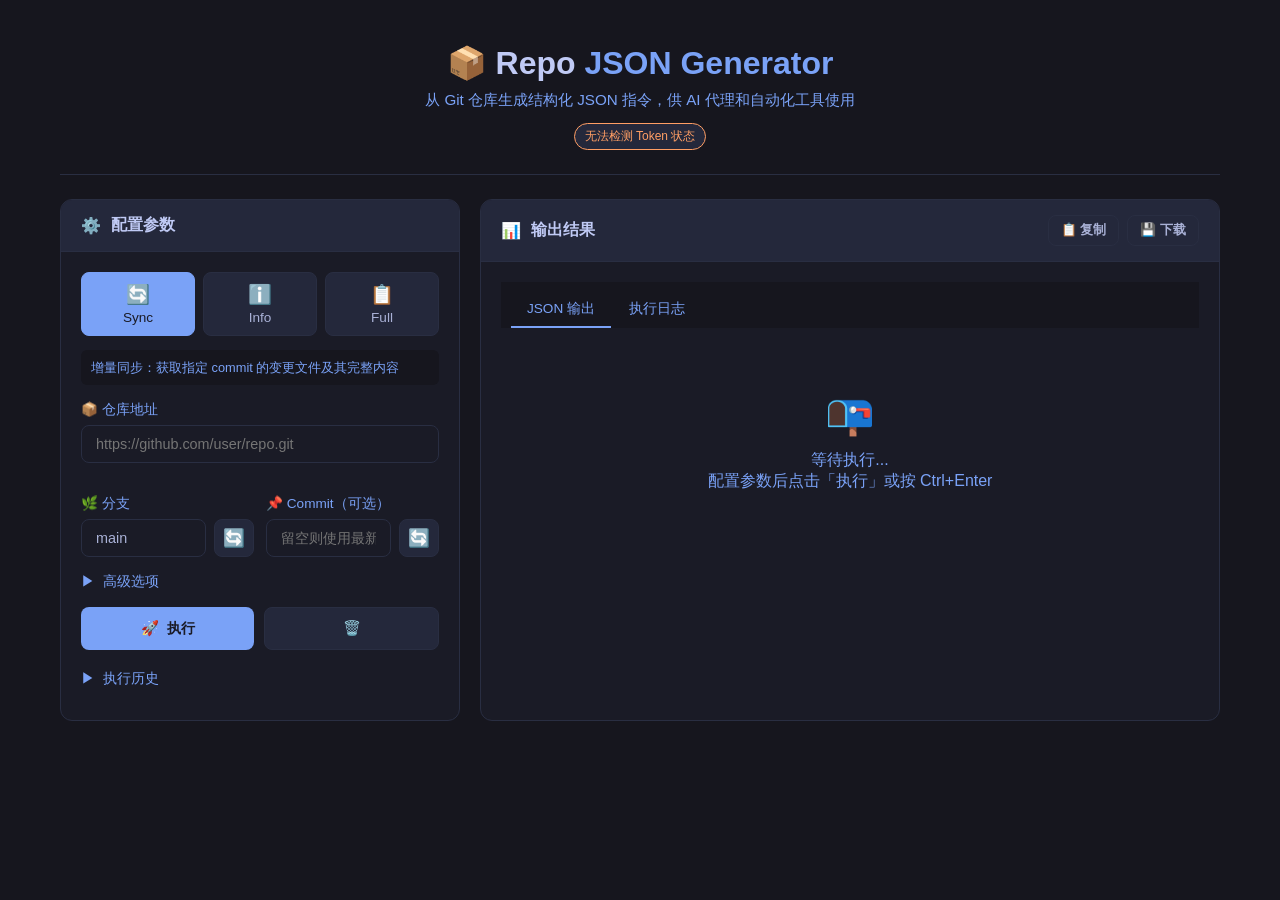
==== web-ui/index.html @ 885c837b "新增 UI 操作界面" ====
<!DOCTYPE html>
<html lang="zh-CN">
<head>
    <meta charset="UTF-8">
    <meta name="viewport" content="width=device-width, initial-scale=1.0">
    <title>Repo JSON Generator - Web UI</title>
    <style>
        :root {
            --bg-primary: #1a1b26;
            --bg-secondary: #16161e;
            --bg-tertiary: #24283b;
            --bg-input: #1a1b26;
            --text-primary: #a9b1d6;
            --text-secondary: #7aa2f7;
            --text-heading: #c0caf5;
            --accent-blue: #7aa2f7;
            --accent-green: #9ece6a;
            --accent-red: #f7768e;
            --accent-orange: #ff9e64;
            --accent-purple: #bb9af7;
            --border-color: #292e42;
        }

        * { margin: 0; padding: 0; box-sizing: border-box; }

        body {
            font-family: 'Segoe UI', 'PingFang SC', 'Microsoft YaHei', sans-serif;
            background: var(--bg-secondary);
            color: var(--text-primary);
            min-height: 100vh;
        }

        .container { max-width: 1200px; margin: 0 auto; padding: 20px; }

        header {
            text-align: center;
            padding: 24px 0;
            border-bottom: 1px solid var(--border-color);
            margin-bottom: 24px;
        }

        header h1 { font-size: 2rem; color: var(--text-heading); margin-bottom: 8px; }
        header h1 span { color: var(--accent-blue); }
        header p { color: var(--text-secondary); font-size: 0.95rem; }

        .header-meta {
            display: flex;
            justify-content: center;
            gap: 12px;
            margin-top: 12px;
            flex-wrap: wrap;
        }

        .badge {
            font-size: 0.75rem;
            padding: 4px 10px;
            border-radius: 999px;
            border: 1px solid var(--border-color);
            background: var(--bg-tertiary);
        }

        .badge.ok { border-color: var(--accent-green); color: var(--accent-green); }
        .badge.warn { border-color: var(--accent-orange); color: var(--accent-orange); }

        .main-grid {
            display: grid;
            grid-template-columns: 400px 1fr;
            gap: 20px;
        }

        .panel {
            background: var(--bg-primary);
            border-radius: 12px;
            border: 1px solid var(--border-color);
            overflow: hidden;
        }

        .panel-header {
            padding: 15px 20px;
            background: var(--bg-tertiary);
            border-bottom: 1px solid var(--border-color);
            display: flex;
            align-items: center;
            gap: 10px;
        }

        .panel-header h2 { font-size: 1rem; color: var(--text-heading); }
        .panel-body { padding: 20px; }

        .form-group { margin-bottom: 16px; }
        .form-group label {
            display: block;
            margin-bottom: 6px;
            color: var(--text-secondary);
            font-size: 0.85rem;
            font-weight: 500;
        }

        .form-group input,
        .form-group select {
            width: 100%;
            padding: 10px 14px;
            background: var(--bg-input);
            border: 1px solid var(--border-color);
            border-radius: 8px;
            color: var(--text-primary);
            font-size: 0.9rem;
            transition: border-color 0.2s, box-shadow 0.2s;
        }

        .form-group input:focus,
        .form-group select:focus {
            outline: none;
            border-color: var(--accent-blue);
            box-shadow: 0 0 0 3px rgba(122, 162, 247, 0.15);
        }

        .form-group input.invalid { border-color: var(--accent-red); }
        .field-hint { font-size: 0.75rem; color: var(--accent-red); margin-top: 4px; min-height: 1em; }

        .form-row { display: grid; grid-template-columns: 1fr 1fr; gap: 12px; }

        .input-with-button { display: flex; gap: 8px; align-items: center; }
        .input-with-button input { flex: 1; }

        .btn-load {
            flex: none;
            width: 40px;
            height: 38px;
            background: var(--bg-tertiary);
            border: 1px solid var(--border-color);
            border-radius: 8px;
            color: var(--text-primary);
            font-size: 1.1rem;
            cursor: pointer;
            transition: all 0.2s;
            display: flex;
            align-items: center;
            justify-content: center;
        }

        .btn-load:hover { border-color: var(--accent-blue); background: rgba(122, 162, 247, 0.1); }
        .btn-load:disabled { opacity: 0.5; cursor: not-allowed; }
        .btn-load.loading { animation: spin 1s linear infinite; }

        .command-selector {
            display: flex;
            gap: 8px;
            margin-bottom: 10px;
            overflow-x: auto;
            padding-bottom: 4px;
        }

        .command-btn {
            flex: 1;
            min-width: 90px;
            padding: 10px 12px;
            background: var(--bg-tertiary);
            border: 1px solid var(--border-color);
            border-radius: 8px;
            color: var(--text-primary);
            cursor: pointer;
            font-size: 0.85rem;
            font-weight: 500;
            transition: all 0.2s;
            text-align: center;
        }

        .command-btn:hover { border-color: var(--accent-blue); background: rgba(122, 162, 247, 0.1); }
        .command-btn.active { border-color: var(--accent-blue); background: var(--accent-blue); color: #1a1b26; }
        .command-btn .cmd-icon { display: block; font-size: 1.2rem; margin-bottom: 4px; }

        .command-desc {
            font-size: 0.8rem;
            color: var(--text-secondary);
            margin-bottom: 16px;
            line-height: 1.5;
            padding: 8px 10px;
            background: var(--bg-secondary);
            border-radius: 6px;
        }

        .options-toggle {
            display: flex;
            align-items: center;
            gap: 8px;
            cursor: pointer;
            color: var(--text-secondary);
            font-size: 0.85rem;
            margin-bottom: 12px;
            user-select: none;
        }

        .options-toggle:hover { color: var(--text-heading); }
        .options-toggle .arrow { transition: transform 0.2s; }
        .options-toggle.open .arrow { transform: rotate(90deg); }

        .options-panel {
            display: none;
            padding: 12px;
            background: var(--bg-secondary);
            border-radius: 8px;
            margin-bottom: 16px;
        }

        .options-panel.show { display: block; }

        .action-buttons { display: flex; gap: 10px; margin-top: 16px; }

        .btn {
            flex: 1;
            padding: 12px 20px;
            border: none;
            border-radius: 8px;
            font-size: 0.9rem;
            font-weight: 600;
            cursor: pointer;
            transition: all 0.2s;
            display: flex;
            align-items: center;
            justify-content: center;
            gap: 8px;
        }

        .btn-primary { background: var(--accent-blue); color: #1a1b26; }
        .btn-primary:hover { background: #89aef7; transform: translateY(-1px); }
        .btn-primary:disabled { opacity: 0.6; cursor: not-allowed; transform: none; }

        .btn-secondary {
            background: var(--bg-tertiary);
            color: var(--text-primary);
            border: 1px solid var(--border-color);
        }

        .btn-secondary:hover { border-color: var(--accent-blue); }
        .btn-sm { flex: none; padding: 6px 12px; font-size: 0.8rem; }

        .output-tabs {
            display: flex;
            gap: 2px;
            background: var(--bg-secondary);
            padding: 10px 10px 0;
        }

        .tab-btn {
            padding: 8px 16px;
            background: transparent;
            border: none;
            border-bottom: 2px solid transparent;
            color: var(--text-secondary);
            cursor: pointer;
            font-size: 0.85rem;
        }

        .tab-btn:hover { color: var(--text-heading); }
        .tab-btn.active { color: var(--accent-blue); border-bottom-color: var(--accent-blue); }

        .tab-content { display: none; padding: 15px; }
        .tab-content.active { display: block; }

        .summary-card {
            display: none;
            background: var(--bg-secondary);
            border: 1px solid var(--border-color);
            border-radius: 8px;
            padding: 14px;
            margin-bottom: 12px;
            font-size: 0.85rem;
        }

        .summary-card.show { display: block; }
        .summary-card.error { border-color: var(--accent-red); }
        .summary-card h3 { color: var(--text-heading); font-size: 0.9rem; margin-bottom: 8px; }
        .summary-grid { display: grid; grid-template-columns: repeat(auto-fit, minmax(140px, 1fr)); gap: 8px; }
        .summary-item span { display: block; color: var(--text-secondary); font-size: 0.75rem; }
        .summary-item strong { color: var(--text-heading); }

        .json-toolbar {
            display: flex;
            gap: 8px;
            margin-bottom: 8px;
            flex-wrap: wrap;
        }

        .json-view {
            min-height: 360px;
            max-height: 520px;
            overflow: auto;
            background: var(--bg-secondary);
            border: 1px solid var(--border-color);
            border-radius: 8px;
            padding: 14px;
            font-family: 'JetBrains Mono', 'Fira Code', 'Consolas', monospace;
            font-size: 0.82rem;
            line-height: 1.6;
            white-space: pre-wrap;
            word-break: break-all;
        }

        .output-area {
            width: 100%;
            min-height: 360px;
            background: var(--bg-secondary);
            border: 1px solid var(--border-color);
            border-radius: 8px;
            padding: 14px;
            color: var(--text-primary);
            font-family: 'JetBrains Mono', 'Fira Code', 'Consolas', monospace;
            font-size: 0.82rem;
            line-height: 1.6;
            resize: vertical;
        }

        .json-key { color: var(--accent-blue); }
        .json-string { color: var(--accent-green); }
        .json-number { color: var(--accent-orange); }
        .json-boolean { color: var(--accent-purple); }
        .json-null { color: var(--accent-red); }

        .status-bar {
            display: none;
            align-items: center;
            gap: 10px;
            padding: 10px 15px;
            background: var(--bg-secondary);
            border-radius: 8px;
            margin-bottom: 12px;
            font-size: 0.85rem;
        }

        .status-dot { width: 10px; height: 10px; border-radius: 50%; }
        .status-dot.success { background: var(--accent-green); }
        .status-dot.error { background: var(--accent-red); }

        .loading-overlay {
            display: none;
            position: fixed;
            inset: 0;
            background: rgba(22, 22, 30, 0.85);
            z-index: 1000;
            justify-content: center;
            align-items: center;
        }

        .loading-overlay.show { display: flex; }

        .spinner {
            width: 48px;
            height: 48px;
            border: 4px solid var(--border-color);
            border-top-color: var(--accent-blue);
            border-radius: 50%;
            animation: spin 1s linear infinite;
            margin: 0 auto 12px;
        }

        @keyframes spin { to { transform: rotate(360deg); } }

        .toast {
            position: fixed;
            bottom: 30px;
            right: 30px;
            padding: 12px 20px;
            background: var(--bg-tertiary);
            border: 1px solid var(--border-color);
            border-radius: 8px;
            transform: translateY(100px);
            opacity: 0;
            transition: all 0.3s ease;
            z-index: 1001;
        }

        .toast.show { transform: translateY(0); opacity: 1; }
        .toast.success { border-left: 4px solid var(--accent-green); }
        .toast.error { border-left: 4px solid var(--accent-red); }

        .empty-state {
            text-align: center;
            padding: 48px 20px;
            color: var(--text-secondary);
        }

        .empty-state .icon { font-size: 2.5rem; margin-bottom: 12px; }

        .history-list { max-height: 220px; overflow-y: auto; }

        .history-item {
            padding: 10px;
            background: var(--bg-secondary);
            border-radius: 6px;
            margin-bottom: 8px;
            cursor: pointer;
            transition: background 0.2s;
        }

        .history-item:hover { background: var(--bg-tertiary); }
        .history-item .time { font-size: 0.75rem; color: var(--text-secondary); }
        .history-item .cmd { font-size: 0.85rem; color: var(--accent-green); }
        .history-item .status.ok { color: var(--accent-green); font-size: 0.75rem; }
        .history-item .status.err { color: var(--accent-red); font-size: 0.75rem; }

        @media (max-width: 900px) {
            .main-grid { grid-template-columns: 1fr; }
            .form-row { grid-template-columns: 1fr; }
        }

        ::-webkit-scrollbar { width: 8px; height: 8px; }
        ::-webkit-scrollbar-track { background: var(--bg-secondary); }
        ::-webkit-scrollbar-thumb { background: var(--border-color); border-radius: 4px; }
    </style>
</head>
<body>
    <div class="container">
        <header>
            <h1>📦 Repo <span>JSON Generator</span></h1>
            <p>从 Git 仓库生成结构化 JSON 指令，供 AI 代理和自动化工具使用</p>
            <div class="header-meta">
                <span class="badge" id="tokenBadge">检测 Token 状态...</span>
            </div>
        </header>

        <div class="main-grid">
            <div class="panel">
                <div class="panel-header">
                    <span>⚙️</span>
                    <h2>配置参数</h2>
                </div>
                <div class="panel-body">
                    <div class="command-selector">
                        <button class="command-btn active" data-command="sync" type="button">
                            <span class="cmd-icon">🔄</span>Sync
                        </button>
                        <button class="command-btn" data-command="info" type="button">
                            <span class="cmd-icon">ℹ️</span>Info
                        </button>
                        <button class="command-btn" data-command="full" type="button">
                            <span class="cmd-icon">📋</span>Full
                        </button>
                    </div>
                    <p class="command-desc" id="commandDesc">增量同步：获取指定 commit 的变更文件及其完整内容</p>

                    <div class="form-group">
                        <label for="repoUrl">📦 仓库地址</label>
                        <input type="url" id="repoUrl" placeholder="https://github.com/user/repo.git" autocomplete="off">
                        <div class="field-hint" id="repoHint"></div>
                    </div>

                    <div class="form-row">
                        <div class="form-group">
                            <label for="branch">🌿 分支</label>
                            <div class="input-with-button">
                                <input type="text" id="branch" list="branchList" placeholder="main" value="main" autocomplete="off">
                                <datalist id="branchList"></datalist>
                                <button class="btn-load" type="button" id="loadBranchBtn" title="加载分支">🔄</button>
                            </div>
                        </div>
                        <div class="form-group">
                            <label for="commit">📌 Commit（可选）</label>
                            <div class="input-with-button">
                                <input type="text" id="commit" list="commitList" placeholder="留空则使用最新 commit" autocomplete="off">
                                <datalist id="commitList"></datalist>
                                <button class="btn-load" type="button" id="loadCommitBtn" title="加载版本列表">🔄</button>
                            </div>
                        </div>
                    </div>

                    <div class="options-toggle" id="optionsToggle">
                        <span class="arrow">▶</span>
                        <span>高级选项</span>
                    </div>
                    <div class="options-panel" id="optionsPanel">
                        <div class="form-group">
                            <label for="fileFilter">✅ 文件过滤</label>
                            <input type="text" id="fileFilter" placeholder='例如: "*.py,*.js"'>
                        </div>
                        <div class="form-group">
                            <label for="excludeFilter">⛔ 排除文件</label>
                            <input type="text" id="excludeFilter" placeholder='例如: "*.md,test/*"'>
                        </div>
                        <div class="form-group" id="maxFilesGroup">
                            <label for="maxFiles">📊 最大文件数（sync / full）</label>
                            <input type="number" id="maxFiles" value="50" min="1" max="500">
                        </div>
                        <div class="form-group">
                            <label for="versionLimit">📌 版本加载数量</label>
                            <input type="number" id="versionLimit" value="30" min="1" max="100">
                        </div>
                    </div>

                    <div class="action-buttons">
                        <button class="btn btn-primary" id="executeBtn" type="button">
                            <span>🚀</span><span>执行</span>
                        </button>
                        <button class="btn btn-secondary" id="clearBtn" type="button" title="清空输出">🗑️</button>
                    </div>

                    <div style="margin-top: 20px;">
                        <div class="options-toggle" id="historyToggle">
                            <span class="arrow">▶</span>
                            <span>执行历史</span>
                        </div>
                        <div class="options-panel" id="historyPanel">
                            <div class="history-list" id="historyList">
                                <p style="text-align:center;color:var(--text-secondary);font-size:0.85rem;">暂无历史记录</p>
                            </div>
                        </div>
                    </div>
                </div>
            </div>

            <div class="panel">
                <div class="panel-header">
                    <span>📊</span>
                    <h2>输出结果</h2>
                    <div style="margin-left:auto;display:flex;gap:8px;">
                        <button class="btn btn-secondary btn-sm" type="button" id="copyBtn" title="复制 JSON">📋 复制</button>
                        <button class="btn btn-secondary btn-sm" type="button" id="downloadBtn" title="下载 JSON">💾 下载</button>
                    </div>
                </div>
                <div class="panel-body">
                    <div class="status-bar" id="statusBar">
                        <div class="status-dot" id="statusDot"></div>
                        <span id="statusText"></span>
                    </div>

                    <div class="output-tabs">
                        <button class="tab-btn active" type="button" data-tab="json">JSON 输出</button>
                        <button class="tab-btn" type="button" data-tab="log">执行日志</button>
                    </div>

                    <div class="tab-content active" id="tab-json">
                        <div class="summary-card" id="summaryCard"></div>
                        <div class="empty-state" id="emptyState">
                            <div class="icon">📭</div>
                            <p>等待执行...<br>配置参数后点击「执行」或按 Ctrl+Enter</p>
                        </div>
                        <div class="json-toolbar" id="jsonToolbar" style="display:none;">
                            <button class="btn btn-secondary btn-sm" type="button" id="expandContentBtn">展开文件内容</button>
                            <button class="btn btn-secondary btn-sm" type="button" id="collapseContentBtn">折叠文件内容</button>
                        </div>
                        <pre class="json-view" id="jsonOutput" style="display:none;"></pre>
                    </div>

                    <div class="tab-content" id="tab-log">
                        <textarea class="output-area" id="logOutput" readonly></textarea>
                    </div>
                </div>
            </div>
        </div>
    </div>

    <div class="loading-overlay" id="loadingOverlay">
        <div style="text-align:center;">
            <div class="spinner"></div>
            <p id="loadingText" style="color:var(--text-heading);">正在执行...</p>
        </div>
    </div>

    <div class="toast" id="toast"></div>

    <script>
        const STORAGE_PREFIX = 'repoJsonGenerator.';
        const COMMAND_DESC = {
            sync: '增量同步：获取指定 commit 的变更文件及其完整内容',
            info: '变更分析：获取 commit 信息、diff 统计及变更详情',
            full: '完整快照：获取指定 commit 下所有文件的完整内容',
        };

        let currentCommand = 'sync';
        let executionHistory = [];
        let lastResult = null;
        let lastResultJson = '';
        let contentExpanded = false;
        let debounceTimers = {};

        const $ = (id) => document.getElementById(id);

        function debounce(key, fn, delay = 500) {
            clearTimeout(debounceTimers[key]);
            debounceTimers[key] = setTimeout(fn, delay);
        }

        function showToast(message, type = 'success') {
            const toast = $('toast');
            toast.textContent = message;
            toast.className = `toast ${type} show`;
            setTimeout(() => toast.classList.remove('show'), 3000);
        }

        function showLoading(show, text = '正在执行...') {
            $('loadingOverlay').classList.toggle('show', show);
            $('loadingText').textContent = text;
            $('executeBtn').disabled = show;
        }

        function showStatus(success, text) {
            $('statusBar').style.display = 'flex';
            $('statusDot').className = `status-dot ${success ? 'success' : 'error'}`;
            $('statusText').textContent = text;
        }

        function isValidRepoUrl(url) {
            try {
                const u = new URL(url);
                return ['http:', 'https:', 'git:'].includes(u.protocol) || url.includes('@');
            } catch {
                return /^git@[\w.-]+:[\w./-]+\.git$/.test(url);
            }
        }

        function saveForm() {
            const form = {
                repo: $('repoUrl').value.trim(),
                branch: $('branch').value.trim(),
                commit: $('commit').value.trim(),
                command: currentCommand,
                filter: $('fileFilter').value.trim(),
                exclude: $('excludeFilter').value.trim(),
                maxFiles: parseInt($('maxFiles').value, 10) || 50,
                versionLimit: parseInt($('versionLimit').value, 10) || 30,
            };
            localStorage.setItem(STORAGE_PREFIX + 'form', JSON.stringify(form));
        }

        function loadForm() {
            try {
                const raw = localStorage.getItem(STORAGE_PREFIX + 'form');
                if (!raw) return;
                const form = JSON.parse(raw);
                if (form.repo) $('repoUrl').value = form.repo;
                if (form.branch) $('branch').value = form.branch;
                if (form.commit) $('commit').value = form.commit;
                if (form.filter) $('fileFilter').value = form.filter;
                if (form.exclude) $('excludeFilter').value = form.exclude;
                if (form.maxFiles) $('maxFiles').value = form.maxFiles;
                if (form.versionLimit) $('versionLimit').value = form.versionLimit;
                if (form.command) selectCommand(form.command, false);
            } catch (_) {}
        }

        function saveHistory() {
            localStorage.setItem(STORAGE_PREFIX + 'history', JSON.stringify(executionHistory));
        }

        function loadHistoryFromStorage() {
            try {
                const raw = localStorage.getItem(STORAGE_PREFIX + 'history');
                if (raw) executionHistory = JSON.parse(raw);
            } catch (_) {
                executionHistory = [];
            }
            renderHistory();
        }

        function saveLastSummary(item) {
            try {
                const payload = JSON.stringify(item);
                if (payload.length > 1024 * 1024) return;
                localStorage.setItem(STORAGE_PREFIX + 'lastSummary', payload);
            } catch (_) {}
        }

        function loadLastSummary() {
            try {
                const raw = localStorage.getItem(STORAGE_PREFIX + 'lastSummary');
                if (!raw) return;
                const item = JSON.parse(raw);
                if (item.summaryHtml) {
                    $('summaryCard').innerHTML = item.summaryHtml;
                    $('summaryCard').classList.add('show');
                    $('emptyState').style.display = 'none';
                }
            } catch (_) {}
        }

        function selectCommand(command, save = true) {
            currentCommand = command;
            document.querySelectorAll('.command-btn').forEach((btn) => {
                btn.classList.toggle('active', btn.dataset.command === command);
            });
            $('commandDesc').textContent = COMMAND_DESC[command] || '';
            $('maxFilesGroup').style.display = command === 'info' ? 'none' : 'block';
            if (save) saveForm();
        }

        function appendLog(text) {
            $('logOutput').value += text;
        }

        function setLog(text) {
            $('logOutput').value = text;
        }

        function switchTab(tabName) {
            document.querySelectorAll('.tab-btn').forEach((b) => {
                b.classList.toggle('active', b.dataset.tab === tabName);
            });
            document.querySelectorAll('.tab-content').forEach((c) => c.classList.remove('active'));
            $('tab-' + tabName).classList.add('active');
        }

        function escapeHtml(str) {
            return String(str)
                .replace(/&/g, '&amp;')
                .replace(/</g, '&lt;')
                .replace(/>/g, '&gt;')
                .replace(/"/g, '&quot;');
        }

        function highlightJson(jsonStr) {
            return jsonStr
                .replace(/&/g, '&amp;')
                .replace(/</g, '&lt;')
                .replace(/>/g, '&gt;')
                .replace(/"([^"\\]*(?:\\.[^"\\]*)*)"\s*:/g, '<span class="json-key">"$1"</span>:')
                .replace(/:\s*"([^"\\]*(?:\\.[^"\\]*)*)"/g, ': <span class="json-string">"$1"</span>')
                .replace(/:\s*(-?\d+\.?\d*)/g, ': <span class="json-number">$1</span>')
                .replace(/:\s*(true|false)/g, ': <span class="json-boolean">$1</span>')
                .replace(/:\s*(null)/g, ': <span class="json-null">$1</span>');
        }

        function collapseFileContent(data) {
            const copy = JSON.parse(JSON.stringify(data));
            if (Array.isArray(copy.files)) {
                copy.files = copy.files.map((f) => {
                    if (f.content && f.content.length > 200) {
                        return { ...f, content: `[${f.content.length} chars collapsed]` };
                    }
                    return f;
                });
            }
            return copy;
        }

        function renderJsonOutput(data, expand = false) {
            contentExpanded = expand;
            const displayData = expand ? data : collapseFileContent(data);
            const jsonStr = JSON.stringify(displayData, null, 2);
            lastResultJson = JSON.stringify(data, null, 2);
            $('jsonOutput').innerHTML = highlightJson(jsonStr);
            $('jsonOutput').style.display = 'block';
            $('jsonToolbar').style.display = Array.isArray(data.files) && data.files.some((f) => f.content) ? 'flex' : 'none';
            $('emptyState').style.display = 'none';
        }

        function buildSummaryHtml(result, meta) {
            if (!result.success) {
                return `<h3>执行失败</h3><p>${escapeHtml(result.error || '未知错误')}</p>`;
            }
            const data = result.data || {};
            const summary = data.summary || {};
            const source = data.source || {};
            const items = [
                ['命令', meta.command],
                ['耗时', `${meta.duration}s`],
                ['仓库', source.repository || meta.repo],
                ['分支', source.branch || meta.branch],
                ['Commit', (source.commit || meta.commit || '').slice(0, 12)],
            ];
            if (summary.files_changed != null) items.push(['变更文件', summary.files_changed]);
            if (summary.total_additions != null) items.push(['新增行', `+${summary.total_additions}`]);
            if (summary.total_deletions != null) items.push(['删除行', `-${summary.total_deletions}`]);
            if (summary.files_processed != null) items.push(['已处理', summary.files_processed]);
            if (summary.total_files_in_commit != null) items.push(['Commit 文件总数', summary.total_files_in_commit]);

            const grid = items.map(([k, v]) =>
                `<div class="summary-item"><span>${escapeHtml(k)}</span><strong>${escapeHtml(String(v))}</strong></div>`
            ).join('');
            return `<h3>执行摘要</h3><div class="summary-grid">${grid}</div>`;
        }

        function showResult(result) {
            lastResult = result;
            const meta = result.meta || {};
            const summaryHtml = buildSummaryHtml(result, meta);
            const card = $('summaryCard');
            card.innerHTML = summaryHtml;
            card.className = 'summary-card show' + (result.success ? '' : ' error');
            saveLastSummary({ summaryHtml, success: result.success, time: Date.now() });

            if (result.success && result.data) {
                const size = JSON.stringify(result.data).length;
                renderJsonOutput(result.data, size <= 500 * 1024);
                showStatus(true, `执行成功 (${meta.duration || 0}s)`);
                showToast('命令执行成功！');
            } else {
                $('jsonOutput').style.display = 'none';
                $('jsonToolbar').style.display = 'none';
                $('emptyState').style.display = 'block';
                $('emptyState').querySelector('p').textContent = result.error || '执行失败，请查看日志';
                showStatus(false, result.error || '执行失败');
                showToast(result.error || '执行失败', 'error');
                switchTab('log');
            }
        }

        async function fetchTokenStatus() {
            try {
                const res = await fetch('/api/status');
                const data = await res.json();
                const badge = $('tokenBadge');
                if (data.hasToken) {
                    badge.textContent = 'GITHUB_TOKEN 已配置';
                    badge.className = 'badge ok';
                } else {
                    badge.textContent = 'GITHUB_TOKEN 未配置（私有仓库可能失败）';
                    badge.className = 'badge warn';
                }
            } catch {
                $('tokenBadge').textContent = '无法检测 Token 状态';
                $('tokenBadge').className = 'badge warn';
            }
        }

        async function loadBranches(manual = false) {
            const repo = $('repoUrl').value.trim();
            const btn = $('loadBranchBtn');
            if (!repo) {
                if (manual) showToast('请先输入仓库地址', 'error');
                return;
            }
            if (!isValidRepoUrl(repo)) {
                $('repoHint').textContent = '请输入有效的 Git 仓库 URL';
                $('repoUrl').classList.add('invalid');
                if (manual) showToast('仓库 URL 格式无效', 'error');
                return;
            }
            $('repoHint').textContent = '';
            $('repoUrl').classList.remove('invalid');

            btn.classList.add('loading');
            btn.disabled = true;
            try {
                const res = await fetch(`/api/branches?repo=${encodeURIComponent(repo)}`);
                const result = await res.json();
                if (!result.success) throw new Error(result.error || '加载分支失败');

                const datalist = $('branchList');
                datalist.innerHTML = '';
                const branches = result.branches || [];
                branches.forEach((b) => {
                    const opt = document.createElement('option');
                    opt.value = b;
                    datalist.appendChild(opt);
                });

                if (branches.length > 0) {
                    const current = $('branch').value.trim();
                    if (!current || !branches.includes(current)) {
                        const preferred = branches.find((b) => b === 'main' || b === 'master') || branches[0];
                        $('branch').value = preferred;
                    }
                    if (manual) showToast(`已加载 ${branches.length} 个分支`);
                    debounce('commits', () => loadCommits(false), 300);
                } else if (manual) {
                    showToast('未找到远程分支', 'error');
                }
                saveForm();
            } catch (e) {
                if (manual) showToast(`加载失败: ${e.message}`, 'error');
            } finally {
                btn.classList.remove('loading');
                btn.disabled = false;
            }
        }

        async function loadCommits(manual = false) {
            const repo = $('repoUrl').value.trim();
            const branch = $('branch').value.trim();
            const limit = parseInt($('versionLimit').value, 10) || 30;
            const btn = $('loadCommitBtn');

            if (!repo || !branch) {
                if (manual) showToast('请先填写仓库和分支', 'error');
                return;
            }

            btn.classList.add('loading');
            btn.disabled = true;
            try {
                const url = `/api/commits?repo=${encodeURIComponent(repo)}&branch=${encodeURIComponent(branch)}&limit=${limit}`;
                const res = await fetch(url);
                const result = await res.json();
                if (!result.success) throw new Error(result.error || '加载版本失败');

                const datalist = $('commitList');
                datalist.innerHTML = '';
                const commits = result.commits || [];
                commits.forEach((c) => {
                    const opt = document.createElement('option');
                    opt.value = c.hash;
                    const label = `${c.short_hash || c.hash.slice(0, 7)} · ${c.message || '(无消息)'} · ${c.date || ''}`;
                    opt.label = label;
                    datalist.appendChild(opt);
                });

                if (manual) showToast(`已加载 ${commits.length} 个版本`);
                saveForm();
            } catch (e) {
                if (manual) showToast(`加载失败: ${e.message}`, 'error');
            } finally {
                btn.classList.remove('loading');
                btn.disabled = false;
            }
        }

        async function executeCommand() {
            const repo = $('repoUrl').value.trim();
            const branch = $('branch').value.trim() || 'main';
            const commit = $('commit').value.trim();
            const filter = $('fileFilter').value.trim();
            const exclude = $('excludeFilter').value.trim();
            const maxFiles = parseInt($('maxFiles').value, 10) || 50;

            if (!repo) {
                showToast('请输入仓库地址', 'error');
                return;
            }
            if (!isValidRepoUrl(repo)) {
                $('repoHint').textContent = '请输入有效的 Git 仓库 URL';
                $('repoUrl').classList.add('invalid');
                return;
            }

            const requestData = { command: currentCommand, repo, branch, commit, filter, exclude, maxFiles };
            saveForm();

            showLoading(true, '正在连接仓库...');
            setLog(`[${new Date().toLocaleString()}] 开始执行 ${currentCommand}\n`);
            appendLog(`请求: ${JSON.stringify(requestData, null, 2)}\n\n`);

            try {
                showLoading(true, '正在克隆仓库并生成 JSON...');
                const start = Date.now();
                const response = await fetch('/api/generate', {
                    method: 'POST',
                    headers: { 'Content-Type': 'application/json' },
                    body: JSON.stringify(requestData),
                });
                const result = await response.json();
                const duration = ((Date.now() - start) / 1000).toFixed(1);

                appendLog(`响应: HTTP ${response.status}\n`);
                appendLog(`耗时: ${duration}s\n`);
                if (result.meta) appendLog(`Meta: ${JSON.stringify(result.meta, null, 2)}\n\n`);

                if (result.success) {
                    appendLog('✅ 执行成功\n');
                } else {
                    appendLog(`❌ 执行失败: ${result.error || '未知错误'}\n`);
                }

                showResult(result);
                addToHistory(currentCommand, repo, branch, !!result.success, result.meta?.duration || duration);
                switchTab('json');
            } catch (error) {
                appendLog(`❌ 网络错误: ${error.message}\n`);
                showStatus(false, `网络错误: ${error.message}`);
                showToast('请求失败，请检查服务器连接', 'error');
            } finally {
                showLoading(false);
            }
        }

        function clearOutput() {
            $('jsonOutput').innerHTML = '';
            $('jsonOutput').style.display = 'none';
            $('logOutput').value = '';
            $('emptyState').style.display = 'block';
            $('emptyState').querySelector('p').innerHTML = '等待执行...<br>配置参数后点击「执行」或按 Ctrl+Enter';
            $('summaryCard').classList.remove('show');
            $('summaryCard').innerHTML = '';
            $('jsonToolbar').style.display = 'none';
            $('statusBar').style.display = 'none';
            lastResult = null;
            lastResultJson = '';
        }

        function copyOutput() {
            const text = lastResultJson || $('jsonOutput').textContent;
            if (!text) {
                showToast('没有可复制的内容', 'error');
                return;
            }
            navigator.clipboard.writeText(text).then(() => showToast('已复制到剪贴板')).catch(() => showToast('复制失败', 'error'));
        }

        function downloadOutput() {
            const text = lastResultJson || $('jsonOutput').textContent;
            if (!text) {
                showToast('没有可下载的内容', 'error');
                return;
            }
            const blob = new Blob([text], { type: 'application/json' });
            const url = URL.createObjectURL(blob);
            const a = document.createElement('a');
            a.href = url;
            a.download = `generator-${currentCommand}-${Date.now()}.json`;
            document.body.appendChild(a);
            a.click();
            document.body.removeChild(a);
            URL.revokeObjectURL(url);
            showToast('文件已下载');
        }

        function addToHistory(command, repo, branch, success, duration) {
            executionHistory.unshift({
                id: Date.now().toString(),
                command,
                repo,
                branch,
                success,
                duration,
                time: new Date().toLocaleString('zh-CN'),
            });
            if (executionHistory.length > 20) executionHistory.pop();
            saveHistory();
            renderHistory();
        }

        function renderHistory() {
            const list = $('historyList');
            if (executionHistory.length === 0) {
                list.innerHTML = '<p style="text-align:center;color:var(--text-secondary);font-size:0.85rem;">暂无历史记录</p>';
                return;
            }
            list.innerHTML = executionHistory.map((item) => `
                <div class="history-item" data-id="${escapeHtml(item.id)}">
                    <div class="time">${escapeHtml(item.time)}</div>
                    <div class="cmd">${escapeHtml(item.command)} - ${escapeHtml(item.branch)}</div>
                    <div class="status ${item.success ? 'ok' : 'err'}">${item.success ? '✅ 成功' : '❌ 失败'} (${escapeHtml(String(item.duration))}s)</div>
                </div>
            `).join('');
        }

        function restoreHistoryItem(id) {
            const item = executionHistory.find((h) => h.id === id);
            if (!item) return;
            $('repoUrl').value = item.repo;
            $('branch').value = item.branch;
            selectCommand(item.command);
            saveForm();
            debounce('branches', () => loadBranches(false), 200);
            showToast('已恢复历史配置');
        }

        function bindEvents() {
            document.querySelectorAll('.command-btn').forEach((btn) => {
                btn.addEventListener('click', () => selectCommand(btn.dataset.command));
            });

            document.querySelectorAll('.tab-btn').forEach((btn) => {
                btn.addEventListener('click', () => switchTab(btn.dataset.tab));
            });

            $('optionsToggle').addEventListener('click', () => {
                $('optionsToggle').classList.toggle('open');
                $('optionsPanel').classList.toggle('show');
            });

            $('historyToggle').addEventListener('click', () => {
                $('historyToggle').classList.toggle('open');
                $('historyPanel').classList.toggle('show');
            });

            $('executeBtn').addEventListener('click', executeCommand);
            $('clearBtn').addEventListener('click', clearOutput);
            $('copyBtn').addEventListener('click', copyOutput);
            $('downloadBtn').addEventListener('click', downloadOutput);
            $('loadBranchBtn').addEventListener('click', () => loadBranches(true));
            $('loadCommitBtn').addEventListener('click', () => loadCommits(true));

            $('expandContentBtn').addEventListener('click', () => {
                if (lastResult?.data) renderJsonOutput(lastResult.data, true);
            });
            $('collapseContentBtn').addEventListener('click', () => {
                if (lastResult?.data) renderJsonOutput(lastResult.data, false);
            });

            $('historyList').addEventListener('click', (e) => {
                const item = e.target.closest('.history-item');
                if (item?.dataset.id) restoreHistoryItem(item.dataset.id);
            });

            $('repoUrl').addEventListener('input', () => {
                $('repoHint').textContent = '';
                $('repoUrl').classList.remove('invalid');
                saveForm();
                debounce('branches', () => loadBranches(false), 600);
            });

            $('repoUrl').addEventListener('blur', () => {
                if ($('repoUrl').value.trim()) loadBranches(false);
            });

            $('branch').addEventListener('change', () => {
                saveForm();
                debounce('commits', () => loadCommits(false), 400);
            });

            $('branch').addEventListener('input', saveForm);
            $('commit').addEventListener('input', saveForm);
            $('fileFilter').addEventListener('input', saveForm);
            $('excludeFilter').addEventListener('input', saveForm);
            $('maxFiles').addEventListener('change', saveForm);
            $('versionLimit').addEventListener('change', saveForm);

            document.addEventListener('keydown', (e) => {
                if ((e.ctrlKey || e.metaKey) && e.key === 'Enter') {
                    e.preventDefault();
                    executeCommand();
                }
                if (e.key === 'Escape' && !$('executeBtn').disabled) {
                    showLoading(false);
                }
            });
        }

        function init() {
            bindEvents();
            loadForm();
            loadHistoryFromStorage();
            loadLastSummary();
            fetchTokenStatus();
            if ($('repoUrl').value.trim()) {
                debounce('branches', () => loadBranches(false), 300);
            }
        }

        init();
    </script>
</body>
</html>
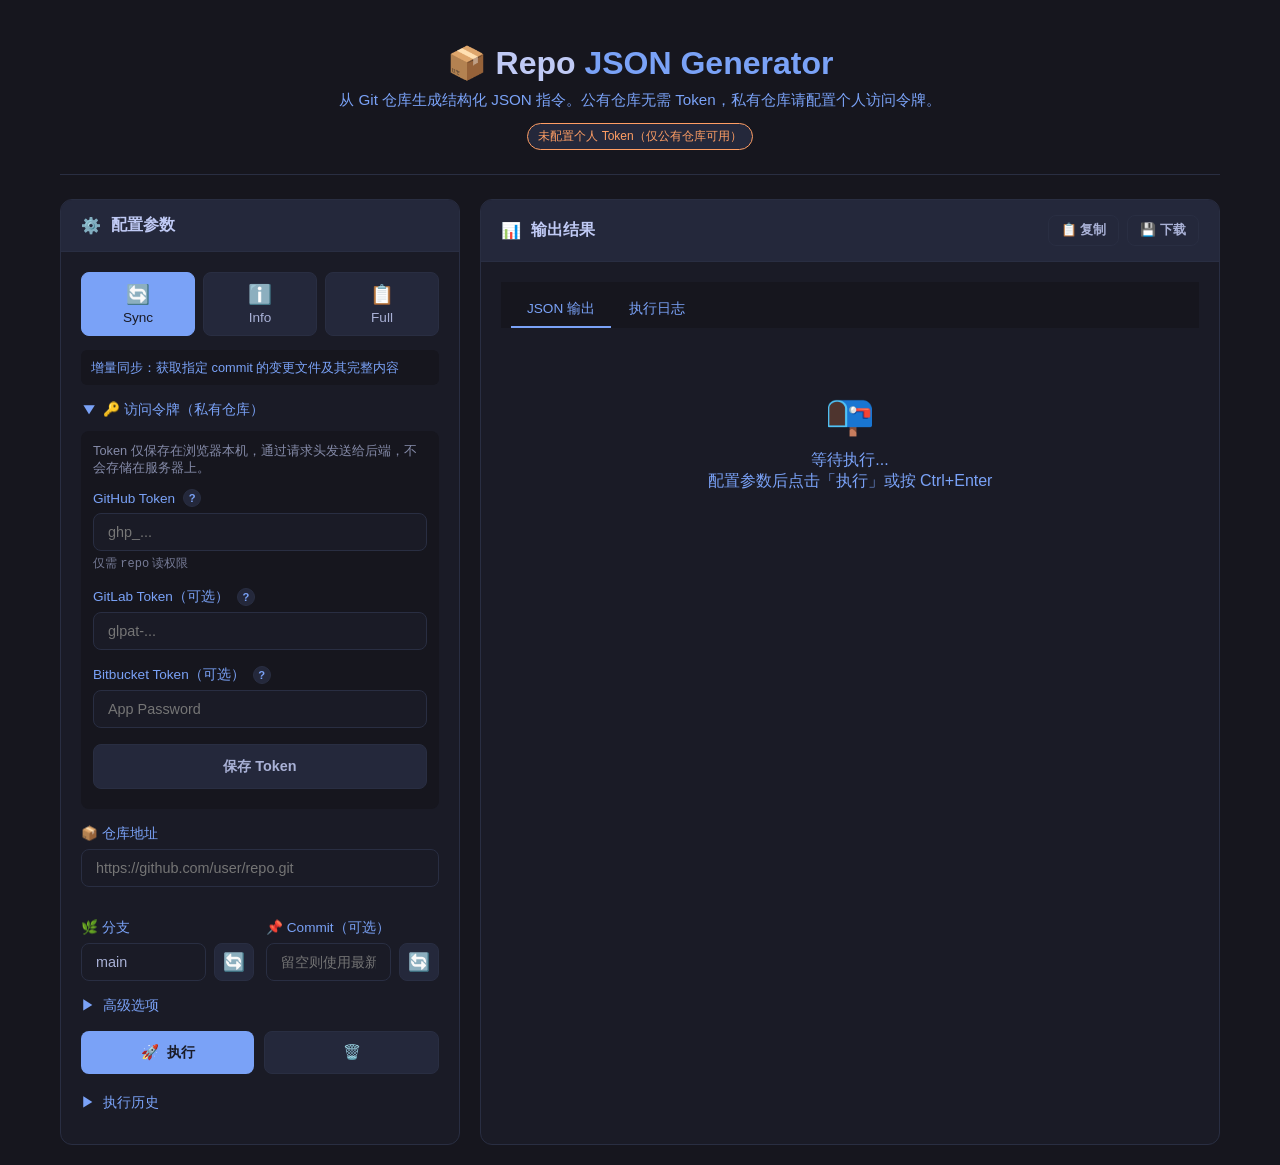
==== commit ab32d7be: "支持 codespaces" ====
--- a/web-ui/index.html
+++ b/web-ui/index.html
@@ -4,416 +4,13 @@
     <meta charset="UTF-8">
     <meta name="viewport" content="width=device-width, initial-scale=1.0">
     <title>Repo JSON Generator - Web UI</title>
-    <style>
-        :root {
-            --bg-primary: #1a1b26;
-            --bg-secondary: #16161e;
-            --bg-tertiary: #24283b;
-            --bg-input: #1a1b26;
-            --text-primary: #a9b1d6;
-            --text-secondary: #7aa2f7;
-            --text-heading: #c0caf5;
-            --accent-blue: #7aa2f7;
-            --accent-green: #9ece6a;
-            --accent-red: #f7768e;
-            --accent-orange: #ff9e64;
-            --accent-purple: #bb9af7;
-            --border-color: #292e42;
-        }
-
-        * { margin: 0; padding: 0; box-sizing: border-box; }
-
-        body {
-            font-family: 'Segoe UI', 'PingFang SC', 'Microsoft YaHei', sans-serif;
-            background: var(--bg-secondary);
-            color: var(--text-primary);
-            min-height: 100vh;
-        }
-
-        .container { max-width: 1200px; margin: 0 auto; padding: 20px; }
-
-        header {
-            text-align: center;
-            padding: 24px 0;
-            border-bottom: 1px solid var(--border-color);
-            margin-bottom: 24px;
-        }
-
-        header h1 { font-size: 2rem; color: var(--text-heading); margin-bottom: 8px; }
-        header h1 span { color: var(--accent-blue); }
-        header p { color: var(--text-secondary); font-size: 0.95rem; }
-
-        .header-meta {
-            display: flex;
-            justify-content: center;
-            gap: 12px;
-            margin-top: 12px;
-            flex-wrap: wrap;
-        }
-
-        .badge {
-            font-size: 0.75rem;
-            padding: 4px 10px;
-            border-radius: 999px;
-            border: 1px solid var(--border-color);
-            background: var(--bg-tertiary);
-        }
-
-        .badge.ok { border-color: var(--accent-green); color: var(--accent-green); }
-        .badge.warn { border-color: var(--accent-orange); color: var(--accent-orange); }
-
-        .main-grid {
-            display: grid;
-            grid-template-columns: 400px 1fr;
-            gap: 20px;
-        }
-
-        .panel {
-            background: var(--bg-primary);
-            border-radius: 12px;
-            border: 1px solid var(--border-color);
-            overflow: hidden;
-        }
-
-        .panel-header {
-            padding: 15px 20px;
-            background: var(--bg-tertiary);
-            border-bottom: 1px solid var(--border-color);
-            display: flex;
-            align-items: center;
-            gap: 10px;
-        }
-
-        .panel-header h2 { font-size: 1rem; color: var(--text-heading); }
-        .panel-body { padding: 20px; }
-
-        .form-group { margin-bottom: 16px; }
-        .form-group label {
-            display: block;
-            margin-bottom: 6px;
-            color: var(--text-secondary);
-            font-size: 0.85rem;
-            font-weight: 500;
-        }
-
-        .form-group input,
-        .form-group select {
-            width: 100%;
-            padding: 10px 14px;
-            background: var(--bg-input);
-            border: 1px solid var(--border-color);
-            border-radius: 8px;
-            color: var(--text-primary);
-            font-size: 0.9rem;
-            transition: border-color 0.2s, box-shadow 0.2s;
-        }
-
-        .form-group input:focus,
-        .form-group select:focus {
-            outline: none;
-            border-color: var(--accent-blue);
-            box-shadow: 0 0 0 3px rgba(122, 162, 247, 0.15);
-        }
-
-        .form-group input.invalid { border-color: var(--accent-red); }
-        .field-hint { font-size: 0.75rem; color: var(--accent-red); margin-top: 4px; min-height: 1em; }
-
-        .form-row { display: grid; grid-template-columns: 1fr 1fr; gap: 12px; }
-
-        .input-with-button { display: flex; gap: 8px; align-items: center; }
-        .input-with-button input { flex: 1; }
-
-        .btn-load {
-            flex: none;
-            width: 40px;
-            height: 38px;
-            background: var(--bg-tertiary);
-            border: 1px solid var(--border-color);
-            border-radius: 8px;
-            color: var(--text-primary);
-            font-size: 1.1rem;
-            cursor: pointer;
-            transition: all 0.2s;
-            display: flex;
-            align-items: center;
-            justify-content: center;
-        }
-
-        .btn-load:hover { border-color: var(--accent-blue); background: rgba(122, 162, 247, 0.1); }
-        .btn-load:disabled { opacity: 0.5; cursor: not-allowed; }
-        .btn-load.loading { animation: spin 1s linear infinite; }
-
-        .command-selector {
-            display: flex;
-            gap: 8px;
-            margin-bottom: 10px;
-            overflow-x: auto;
-            padding-bottom: 4px;
-        }
-
-        .command-btn {
-            flex: 1;
-            min-width: 90px;
-            padding: 10px 12px;
-            background: var(--bg-tertiary);
-            border: 1px solid var(--border-color);
-            border-radius: 8px;
-            color: var(--text-primary);
-            cursor: pointer;
-            font-size: 0.85rem;
-            font-weight: 500;
-            transition: all 0.2s;
-            text-align: center;
-        }
-
-        .command-btn:hover { border-color: var(--accent-blue); background: rgba(122, 162, 247, 0.1); }
-        .command-btn.active { border-color: var(--accent-blue); background: var(--accent-blue); color: #1a1b26; }
-        .command-btn .cmd-icon { display: block; font-size: 1.2rem; margin-bottom: 4px; }
-
-        .command-desc {
-            font-size: 0.8rem;
-            color: var(--text-secondary);
-            margin-bottom: 16px;
-            line-height: 1.5;
-            padding: 8px 10px;
-            background: var(--bg-secondary);
-            border-radius: 6px;
-        }
-
-        .options-toggle {
-            display: flex;
-            align-items: center;
-            gap: 8px;
-            cursor: pointer;
-            color: var(--text-secondary);
-            font-size: 0.85rem;
-            margin-bottom: 12px;
-            user-select: none;
-        }
-
-        .options-toggle:hover { color: var(--text-heading); }
-        .options-toggle .arrow { transition: transform 0.2s; }
-        .options-toggle.open .arrow { transform: rotate(90deg); }
-
-        .options-panel {
-            display: none;
-            padding: 12px;
-            background: var(--bg-secondary);
-            border-radius: 8px;
-            margin-bottom: 16px;
-        }
-
-        .options-panel.show { display: block; }
-
-        .action-buttons { display: flex; gap: 10px; margin-top: 16px; }
-
-        .btn {
-            flex: 1;
-            padding: 12px 20px;
-            border: none;
-            border-radius: 8px;
-            font-size: 0.9rem;
-            font-weight: 600;
-            cursor: pointer;
-            transition: all 0.2s;
-            display: flex;
-            align-items: center;
-            justify-content: center;
-            gap: 8px;
-        }
-
-        .btn-primary { background: var(--accent-blue); color: #1a1b26; }
-        .btn-primary:hover { background: #89aef7; transform: translateY(-1px); }
-        .btn-primary:disabled { opacity: 0.6; cursor: not-allowed; transform: none; }
-
-        .btn-secondary {
-            background: var(--bg-tertiary);
-            color: var(--text-primary);
-            border: 1px solid var(--border-color);
-        }
-
-        .btn-secondary:hover { border-color: var(--accent-blue); }
-        .btn-sm { flex: none; padding: 6px 12px; font-size: 0.8rem; }
-
-        .output-tabs {
-            display: flex;
-            gap: 2px;
-            background: var(--bg-secondary);
-            padding: 10px 10px 0;
-        }
-
-        .tab-btn {
-            padding: 8px 16px;
-            background: transparent;
-            border: none;
-            border-bottom: 2px solid transparent;
-            color: var(--text-secondary);
-            cursor: pointer;
-            font-size: 0.85rem;
-        }
-
-        .tab-btn:hover { color: var(--text-heading); }
-        .tab-btn.active { color: var(--accent-blue); border-bottom-color: var(--accent-blue); }
-
-        .tab-content { display: none; padding: 15px; }
-        .tab-content.active { display: block; }
-
-        .summary-card {
-            display: none;
-            background: var(--bg-secondary);
-            border: 1px solid var(--border-color);
-            border-radius: 8px;
-            padding: 14px;
-            margin-bottom: 12px;
-            font-size: 0.85rem;
-        }
-
-        .summary-card.show { display: block; }
-        .summary-card.error { border-color: var(--accent-red); }
-        .summary-card h3 { color: var(--text-heading); font-size: 0.9rem; margin-bottom: 8px; }
-        .summary-grid { display: grid; grid-template-columns: repeat(auto-fit, minmax(140px, 1fr)); gap: 8px; }
-        .summary-item span { display: block; color: var(--text-secondary); font-size: 0.75rem; }
-        .summary-item strong { color: var(--text-heading); }
-
-        .json-toolbar {
-            display: flex;
-            gap: 8px;
-            margin-bottom: 8px;
-            flex-wrap: wrap;
-        }
-
-        .json-view {
-            min-height: 360px;
-            max-height: 520px;
-            overflow: auto;
-            background: var(--bg-secondary);
-            border: 1px solid var(--border-color);
-            border-radius: 8px;
-            padding: 14px;
-            font-family: 'JetBrains Mono', 'Fira Code', 'Consolas', monospace;
-            font-size: 0.82rem;
-            line-height: 1.6;
-            white-space: pre-wrap;
-            word-break: break-all;
-        }
-
-        .output-area {
-            width: 100%;
-            min-height: 360px;
-            background: var(--bg-secondary);
-            border: 1px solid var(--border-color);
-            border-radius: 8px;
-            padding: 14px;
-            color: var(--text-primary);
-            font-family: 'JetBrains Mono', 'Fira Code', 'Consolas', monospace;
-            font-size: 0.82rem;
-            line-height: 1.6;
-            resize: vertical;
-        }
-
-        .json-key { color: var(--accent-blue); }
-        .json-string { color: var(--accent-green); }
-        .json-number { color: var(--accent-orange); }
-        .json-boolean { color: var(--accent-purple); }
-        .json-null { color: var(--accent-red); }
-
-        .status-bar {
-            display: none;
-            align-items: center;
-            gap: 10px;
-            padding: 10px 15px;
-            background: var(--bg-secondary);
-            border-radius: 8px;
-            margin-bottom: 12px;
-            font-size: 0.85rem;
-        }
-
-        .status-dot { width: 10px; height: 10px; border-radius: 50%; }
-        .status-dot.success { background: var(--accent-green); }
-        .status-dot.error { background: var(--accent-red); }
-
-        .loading-overlay {
-            display: none;
-            position: fixed;
-            inset: 0;
-            background: rgba(22, 22, 30, 0.85);
-            z-index: 1000;
-            justify-content: center;
-            align-items: center;
-        }
-
-        .loading-overlay.show { display: flex; }
-
-        .spinner {
-            width: 48px;
-            height: 48px;
-            border: 4px solid var(--border-color);
-            border-top-color: var(--accent-blue);
-            border-radius: 50%;
-            animation: spin 1s linear infinite;
-            margin: 0 auto 12px;
-        }
-
-        @keyframes spin { to { transform: rotate(360deg); } }
-
-        .toast {
-            position: fixed;
-            bottom: 30px;
-            right: 30px;
-            padding: 12px 20px;
-            background: var(--bg-tertiary);
-            border: 1px solid var(--border-color);
-            border-radius: 8px;
-            transform: translateY(100px);
-            opacity: 0;
-            transition: all 0.3s ease;
-            z-index: 1001;
-        }
-
-        .toast.show { transform: translateY(0); opacity: 1; }
-        .toast.success { border-left: 4px solid var(--accent-green); }
-        .toast.error { border-left: 4px solid var(--accent-red); }
-
-        .empty-state {
-            text-align: center;
-            padding: 48px 20px;
-            color: var(--text-secondary);
-        }
-
-        .empty-state .icon { font-size: 2.5rem; margin-bottom: 12px; }
-
-        .history-list { max-height: 220px; overflow-y: auto; }
-
-        .history-item {
-            padding: 10px;
-            background: var(--bg-secondary);
-            border-radius: 6px;
-            margin-bottom: 8px;
-            cursor: pointer;
-            transition: background 0.2s;
-        }
-
-        .history-item:hover { background: var(--bg-tertiary); }
-        .history-item .time { font-size: 0.75rem; color: var(--text-secondary); }
-        .history-item .cmd { font-size: 0.85rem; color: var(--accent-green); }
-        .history-item .status.ok { color: var(--accent-green); font-size: 0.75rem; }
-        .history-item .status.err { color: var(--accent-red); font-size: 0.75rem; }
-
-        @media (max-width: 900px) {
-            .main-grid { grid-template-columns: 1fr; }
-            .form-row { grid-template-columns: 1fr; }
-        }
-
-        ::-webkit-scrollbar { width: 8px; height: 8px; }
-        ::-webkit-scrollbar-track { background: var(--bg-secondary); }
-        ::-webkit-scrollbar-thumb { background: var(--border-color); border-radius: 4px; }
-    </style>
+    <link rel="stylesheet" href="styles.css">
 </head>
 <body>
     <div class="container">
         <header>
             <h1>📦 Repo <span>JSON Generator</span></h1>
-            <p>从 Git 仓库生成结构化 JSON 指令，供 AI 代理和自动化工具使用</p>
+            <p>从 Git 仓库生成结构化 JSON 指令。公有仓库无需 Token，私有仓库请配置个人访问令牌。</p>
             <div class="header-meta">
                 <span class="badge" id="tokenBadge">检测 Token 状态...</span>
             </div>
@@ -438,6 +35,37 @@
                         </button>
                     </div>
                     <p class="command-desc" id="commandDesc">增量同步：获取指定 commit 的变更文件及其完整内容</p>
+
+                    <div class="options-toggle open" id="tokenToggle">
+                        <span class="arrow">▶</span>
+                        <span>🔑 访问令牌（私有仓库）</span>
+                    </div>
+                    <div class="options-panel show" id="tokenPanel">
+                        <p style="font-size:0.8rem;opacity:0.75;margin-bottom:12px;">Token 仅保存在浏览器本机，通过请求头发送给后端，不会存储在服务器上。</p>
+                        <div class="form-group">
+                            <div class="label-row">
+                                <label for="githubToken">GitHub Token</label>
+                                <button type="button" class="help-btn" data-token-help="github" title="如何获取 GitHub Token" aria-label="如何获取 GitHub Token">?</button>
+                            </div>
+                            <input type="password" id="githubToken" placeholder="ghp_..." autocomplete="off">
+                            <div class="field-hint">仅需 <code>repo</code> 读权限</div>
+                        </div>
+                        <div class="form-group">
+                            <div class="label-row">
+                                <label for="gitlabToken">GitLab Token（可选）</label>
+                                <button type="button" class="help-btn" data-token-help="gitlab" title="如何获取 GitLab Token" aria-label="如何获取 GitLab Token">?</button>
+                            </div>
+                            <input type="password" id="gitlabToken" placeholder="glpat-..." autocomplete="off">
+                        </div>
+                        <div class="form-group">
+                            <div class="label-row">
+                                <label for="bitbucketToken">Bitbucket Token（可选）</label>
+                                <button type="button" class="help-btn" data-token-help="bitbucket" title="如何获取 Bitbucket App Password" aria-label="如何获取 Bitbucket App Password">?</button>
+                            </div>
+                            <input type="password" id="bitbucketToken" placeholder="App Password" autocomplete="off">
+                        </div>
+                        <button class="btn btn-secondary btn-save-token" type="button" id="saveTokensBtn">保存 Token</button>
+                    </div>
 
                     <div class="form-group">
                         <label for="repoUrl">📦 仓库地址</label>
@@ -549,6 +177,17 @@
         </div>
     </div>
 
+    <div class="token-help-overlay" id="tokenHelpOverlay" hidden>
+        <div class="token-help-panel" role="dialog" aria-modal="true" aria-labelledby="tokenHelpTitle">
+            <div class="token-help-header">
+                <h3 id="tokenHelpTitle"></h3>
+                <button type="button" class="token-help-close" id="tokenHelpClose" aria-label="关闭">×</button>
+            </div>
+            <div id="tokenHelpBody"></div>
+            <a class="token-help-link" id="tokenHelpLink" href="#" target="_blank" rel="noopener noreferrer"></a>
+        </div>
+    </div>
+
     <div class="loading-overlay" id="loadingOverlay">
         <div style="text-align:center;">
             <div class="spinner"></div>
@@ -558,576 +197,6 @@
 
     <div class="toast" id="toast"></div>
 
-    <script>
-        const STORAGE_PREFIX = 'repoJsonGenerator.';
-        const COMMAND_DESC = {
-            sync: '增量同步：获取指定 commit 的变更文件及其完整内容',
-            info: '变更分析：获取 commit 信息、diff 统计及变更详情',
-            full: '完整快照：获取指定 commit 下所有文件的完整内容',
-        };
-
-        let currentCommand = 'sync';
-        let executionHistory = [];
-        let lastResult = null;
-        let lastResultJson = '';
-        let contentExpanded = false;
-        let debounceTimers = {};
-
-        const $ = (id) => document.getElementById(id);
-
-        function debounce(key, fn, delay = 500) {
-            clearTimeout(debounceTimers[key]);
-            debounceTimers[key] = setTimeout(fn, delay);
-        }
-
-        function showToast(message, type = 'success') {
-            const toast = $('toast');
-            toast.textContent = message;
-            toast.className = `toast ${type} show`;
-            setTimeout(() => toast.classList.remove('show'), 3000);
-        }
-
-        function showLoading(show, text = '正在执行...') {
-            $('loadingOverlay').classList.toggle('show', show);
-            $('loadingText').textContent = text;
-            $('executeBtn').disabled = show;
-        }
-
-        function showStatus(success, text) {
-            $('statusBar').style.display = 'flex';
-            $('statusDot').className = `status-dot ${success ? 'success' : 'error'}`;
-            $('statusText').textContent = text;
-        }
-
-        function isValidRepoUrl(url) {
-            try {
-                const u = new URL(url);
-                return ['http:', 'https:', 'git:'].includes(u.protocol) || url.includes('@');
-            } catch {
-                return /^git@[\w.-]+:[\w./-]+\.git$/.test(url);
-            }
-        }
-
-        function saveForm() {
-            const form = {
-                repo: $('repoUrl').value.trim(),
-                branch: $('branch').value.trim(),
-                commit: $('commit').value.trim(),
-                command: currentCommand,
-                filter: $('fileFilter').value.trim(),
-                exclude: $('excludeFilter').value.trim(),
-                maxFiles: parseInt($('maxFiles').value, 10) || 50,
-                versionLimit: parseInt($('versionLimit').value, 10) || 30,
-            };
-            localStorage.setItem(STORAGE_PREFIX + 'form', JSON.stringify(form));
-        }
-
-        function loadForm() {
-            try {
-                const raw = localStorage.getItem(STORAGE_PREFIX + 'form');
-                if (!raw) return;
-                const form = JSON.parse(raw);
-                if (form.repo) $('repoUrl').value = form.repo;
-                if (form.branch) $('branch').value = form.branch;
-                if (form.commit) $('commit').value = form.commit;
-                if (form.filter) $('fileFilter').value = form.filter;
-                if (form.exclude) $('excludeFilter').value = form.exclude;
-                if (form.maxFiles) $('maxFiles').value = form.maxFiles;
-                if (form.versionLimit) $('versionLimit').value = form.versionLimit;
-                if (form.command) selectCommand(form.command, false);
-            } catch (_) {}
-        }
-
-        function saveHistory() {
-            localStorage.setItem(STORAGE_PREFIX + 'history', JSON.stringify(executionHistory));
-        }
-
-        function loadHistoryFromStorage() {
-            try {
-                const raw = localStorage.getItem(STORAGE_PREFIX + 'history');
-                if (raw) executionHistory = JSON.parse(raw);
-            } catch (_) {
-                executionHistory = [];
-            }
-            renderHistory();
-        }
-
-        function saveLastSummary(item) {
-            try {
-                const payload = JSON.stringify(item);
-                if (payload.length > 1024 * 1024) return;
-                localStorage.setItem(STORAGE_PREFIX + 'lastSummary', payload);
-            } catch (_) {}
-        }
-
-        function loadLastSummary() {
-            try {
-                const raw = localStorage.getItem(STORAGE_PREFIX + 'lastSummary');
-                if (!raw) return;
-                const item = JSON.parse(raw);
-                if (item.summaryHtml) {
-                    $('summaryCard').innerHTML = item.summaryHtml;
-                    $('summaryCard').classList.add('show');
-                    $('emptyState').style.display = 'none';
-                }
-            } catch (_) {}
-        }
-
-        function selectCommand(command, save = true) {
-            currentCommand = command;
-            document.querySelectorAll('.command-btn').forEach((btn) => {
-                btn.classList.toggle('active', btn.dataset.command === command);
-            });
-            $('commandDesc').textContent = COMMAND_DESC[command] || '';
-            $('maxFilesGroup').style.display = command === 'info' ? 'none' : 'block';
-            if (save) saveForm();
-        }
-
-        function appendLog(text) {
-            $('logOutput').value += text;
-        }
-
-        function setLog(text) {
-            $('logOutput').value = text;
-        }
-
-        function switchTab(tabName) {
-            document.querySelectorAll('.tab-btn').forEach((b) => {
-                b.classList.toggle('active', b.dataset.tab === tabName);
-            });
-            document.querySelectorAll('.tab-content').forEach((c) => c.classList.remove('active'));
-            $('tab-' + tabName).classList.add('active');
-        }
-
-        function escapeHtml(str) {
-            return String(str)
-                .replace(/&/g, '&amp;')
-                .replace(/</g, '&lt;')
-                .replace(/>/g, '&gt;')
-                .replace(/"/g, '&quot;');
-        }
-
-        function highlightJson(jsonStr) {
-            return jsonStr
-                .replace(/&/g, '&amp;')
-                .replace(/</g, '&lt;')
-                .replace(/>/g, '&gt;')
-                .replace(/"([^"\\]*(?:\\.[^"\\]*)*)"\s*:/g, '<span class="json-key">"$1"</span>:')
-                .replace(/:\s*"([^"\\]*(?:\\.[^"\\]*)*)"/g, ': <span class="json-string">"$1"</span>')
-                .replace(/:\s*(-?\d+\.?\d*)/g, ': <span class="json-number">$1</span>')
-                .replace(/:\s*(true|false)/g, ': <span class="json-boolean">$1</span>')
-                .replace(/:\s*(null)/g, ': <span class="json-null">$1</span>');
-        }
-
-        function collapseFileContent(data) {
-            const copy = JSON.parse(JSON.stringify(data));
-            if (Array.isArray(copy.files)) {
-                copy.files = copy.files.map((f) => {
-                    if (f.content && f.content.length > 200) {
-                        return { ...f, content: `[${f.content.length} chars collapsed]` };
-                    }
-                    return f;
-                });
-            }
-            return copy;
-        }
-
-        function renderJsonOutput(data, expand = false) {
-            contentExpanded = expand;
-            const displayData = expand ? data : collapseFileContent(data);
-            const jsonStr = JSON.stringify(displayData, null, 2);
-            lastResultJson = JSON.stringify(data, null, 2);
-            $('jsonOutput').innerHTML = highlightJson(jsonStr);
-            $('jsonOutput').style.display = 'block';
-            $('jsonToolbar').style.display = Array.isArray(data.files) && data.files.some((f) => f.content) ? 'flex' : 'none';
-            $('emptyState').style.display = 'none';
-        }
-
-        function buildSummaryHtml(result, meta) {
-            if (!result.success) {
-                return `<h3>执行失败</h3><p>${escapeHtml(result.error || '未知错误')}</p>`;
-            }
-            const data = result.data || {};
-            const summary = data.summary || {};
-            const source = data.source || {};
-            const items = [
-                ['命令', meta.command],
-                ['耗时', `${meta.duration}s`],
-                ['仓库', source.repository || meta.repo],
-                ['分支', source.branch || meta.branch],
-                ['Commit', (source.commit || meta.commit || '').slice(0, 12)],
-            ];
-            if (summary.files_changed != null) items.push(['变更文件', summary.files_changed]);
-            if (summary.total_additions != null) items.push(['新增行', `+${summary.total_additions}`]);
-            if (summary.total_deletions != null) items.push(['删除行', `-${summary.total_deletions}`]);
-            if (summary.files_processed != null) items.push(['已处理', summary.files_processed]);
-            if (summary.total_files_in_commit != null) items.push(['Commit 文件总数', summary.total_files_in_commit]);
-
-            const grid = items.map(([k, v]) =>
-                `<div class="summary-item"><span>${escapeHtml(k)}</span><strong>${escapeHtml(String(v))}</strong></div>`
-            ).join('');
-            return `<h3>执行摘要</h3><div class="summary-grid">${grid}</div>`;
-        }
-
-        function showResult(result) {
-            lastResult = result;
-            const meta = result.meta || {};
-            const summaryHtml = buildSummaryHtml(result, meta);
-            const card = $('summaryCard');
-            card.innerHTML = summaryHtml;
-            card.className = 'summary-card show' + (result.success ? '' : ' error');
-            saveLastSummary({ summaryHtml, success: result.success, time: Date.now() });
-
-            if (result.success && result.data) {
-                const size = JSON.stringify(result.data).length;
-                renderJsonOutput(result.data, size <= 500 * 1024);
-                showStatus(true, `执行成功 (${meta.duration || 0}s)`);
-                showToast('命令执行成功！');
-            } else {
-                $('jsonOutput').style.display = 'none';
-                $('jsonToolbar').style.display = 'none';
-                $('emptyState').style.display = 'block';
-                $('emptyState').querySelector('p').textContent = result.error || '执行失败，请查看日志';
-                showStatus(false, result.error || '执行失败');
-                showToast(result.error || '执行失败', 'error');
-                switchTab('log');
-            }
-        }
-
-        async function fetchTokenStatus() {
-            try {
-                const res = await fetch('/api/status');
-                const data = await res.json();
-                const badge = $('tokenBadge');
-                if (data.hasToken) {
-                    badge.textContent = 'GITHUB_TOKEN 已配置';
-                    badge.className = 'badge ok';
-                } else {
-                    badge.textContent = 'GITHUB_TOKEN 未配置（私有仓库可能失败）';
-                    badge.className = 'badge warn';
-                }
-            } catch {
-                $('tokenBadge').textContent = '无法检测 Token 状态';
-                $('tokenBadge').className = 'badge warn';
-            }
-        }
-
-        async function loadBranches(manual = false) {
-            const repo = $('repoUrl').value.trim();
-            const btn = $('loadBranchBtn');
-            if (!repo) {
-                if (manual) showToast('请先输入仓库地址', 'error');
-                return;
-            }
-            if (!isValidRepoUrl(repo)) {
-                $('repoHint').textContent = '请输入有效的 Git 仓库 URL';
-                $('repoUrl').classList.add('invalid');
-                if (manual) showToast('仓库 URL 格式无效', 'error');
-                return;
-            }
-            $('repoHint').textContent = '';
-            $('repoUrl').classList.remove('invalid');
-
-            btn.classList.add('loading');
-            btn.disabled = true;
-            try {
-                const res = await fetch(`/api/branches?repo=${encodeURIComponent(repo)}`);
-                const result = await res.json();
-                if (!result.success) throw new Error(result.error || '加载分支失败');
-
-                const datalist = $('branchList');
-                datalist.innerHTML = '';
-                const branches = result.branches || [];
-                branches.forEach((b) => {
-                    const opt = document.createElement('option');
-                    opt.value = b;
-                    datalist.appendChild(opt);
-                });
-
-                if (branches.length > 0) {
-                    const current = $('branch').value.trim();
-                    if (!current || !branches.includes(current)) {
-                        const preferred = branches.find((b) => b === 'main' || b === 'master') || branches[0];
-                        $('branch').value = preferred;
-                    }
-                    if (manual) showToast(`已加载 ${branches.length} 个分支`);
-                    debounce('commits', () => loadCommits(false), 300);
-                } else if (manual) {
-                    showToast('未找到远程分支', 'error');
-                }
-                saveForm();
-            } catch (e) {
-                if (manual) showToast(`加载失败: ${e.message}`, 'error');
-            } finally {
-                btn.classList.remove('loading');
-                btn.disabled = false;
-            }
-        }
-
-        async function loadCommits(manual = false) {
-            const repo = $('repoUrl').value.trim();
-            const branch = $('branch').value.trim();
-            const limit = parseInt($('versionLimit').value, 10) || 30;
-            const btn = $('loadCommitBtn');
-
-            if (!repo || !branch) {
-                if (manual) showToast('请先填写仓库和分支', 'error');
-                return;
-            }
-
-            btn.classList.add('loading');
-            btn.disabled = true;
-            try {
-                const url = `/api/commits?repo=${encodeURIComponent(repo)}&branch=${encodeURIComponent(branch)}&limit=${limit}`;
-                const res = await fetch(url);
-                const result = await res.json();
-                if (!result.success) throw new Error(result.error || '加载版本失败');
-
-                const datalist = $('commitList');
-                datalist.innerHTML = '';
-                const commits = result.commits || [];
-                commits.forEach((c) => {
-                    const opt = document.createElement('option');
-                    opt.value = c.hash;
-                    const label = `${c.short_hash || c.hash.slice(0, 7)} · ${c.message || '(无消息)'} · ${c.date || ''}`;
-                    opt.label = label;
-                    datalist.appendChild(opt);
-                });
-
-                if (manual) showToast(`已加载 ${commits.length} 个版本`);
-                saveForm();
-            } catch (e) {
-                if (manual) showToast(`加载失败: ${e.message}`, 'error');
-            } finally {
-                btn.classList.remove('loading');
-                btn.disabled = false;
-            }
-        }
-
-        async function executeCommand() {
-            const repo = $('repoUrl').value.trim();
-            const branch = $('branch').value.trim() || 'main';
-            const commit = $('commit').value.trim();
-            const filter = $('fileFilter').value.trim();
-            const exclude = $('excludeFilter').value.trim();
-            const maxFiles = parseInt($('maxFiles').value, 10) || 50;
-
-            if (!repo) {
-                showToast('请输入仓库地址', 'error');
-                return;
-            }
-            if (!isValidRepoUrl(repo)) {
-                $('repoHint').textContent = '请输入有效的 Git 仓库 URL';
-                $('repoUrl').classList.add('invalid');
-                return;
-            }
-
-            const requestData = { command: currentCommand, repo, branch, commit, filter, exclude, maxFiles };
-            saveForm();
-
-            showLoading(true, '正在连接仓库...');
-            setLog(`[${new Date().toLocaleString()}] 开始执行 ${currentCommand}\n`);
-            appendLog(`请求: ${JSON.stringify(requestData, null, 2)}\n\n`);
-
-            try {
-                showLoading(true, '正在克隆仓库并生成 JSON...');
-                const start = Date.now();
-                const response = await fetch('/api/generate', {
-                    method: 'POST',
-                    headers: { 'Content-Type': 'application/json' },
-                    body: JSON.stringify(requestData),
-                });
-                const result = await response.json();
-                const duration = ((Date.now() - start) / 1000).toFixed(1);
-
-                appendLog(`响应: HTTP ${response.status}\n`);
-                appendLog(`耗时: ${duration}s\n`);
-                if (result.meta) appendLog(`Meta: ${JSON.stringify(result.meta, null, 2)}\n\n`);
-
-                if (result.success) {
-                    appendLog('✅ 执行成功\n');
-                } else {
-                    appendLog(`❌ 执行失败: ${result.error || '未知错误'}\n`);
-                }
-
-                showResult(result);
-                addToHistory(currentCommand, repo, branch, !!result.success, result.meta?.duration || duration);
-                switchTab('json');
-            } catch (error) {
-                appendLog(`❌ 网络错误: ${error.message}\n`);
-                showStatus(false, `网络错误: ${error.message}`);
-                showToast('请求失败，请检查服务器连接', 'error');
-            } finally {
-                showLoading(false);
-            }
-        }
-
-        function clearOutput() {
-            $('jsonOutput').innerHTML = '';
-            $('jsonOutput').style.display = 'none';
-            $('logOutput').value = '';
-            $('emptyState').style.display = 'block';
-            $('emptyState').querySelector('p').innerHTML = '等待执行...<br>配置参数后点击「执行」或按 Ctrl+Enter';
-            $('summaryCard').classList.remove('show');
-            $('summaryCard').innerHTML = '';
-            $('jsonToolbar').style.display = 'none';
-            $('statusBar').style.display = 'none';
-            lastResult = null;
-            lastResultJson = '';
-        }
-
-        function copyOutput() {
-            const text = lastResultJson || $('jsonOutput').textContent;
-            if (!text) {
-                showToast('没有可复制的内容', 'error');
-                return;
-            }
-            navigator.clipboard.writeText(text).then(() => showToast('已复制到剪贴板')).catch(() => showToast('复制失败', 'error'));
-        }
-
-        function downloadOutput() {
-            const text = lastResultJson || $('jsonOutput').textContent;
-            if (!text) {
-                showToast('没有可下载的内容', 'error');
-                return;
-            }
-            const blob = new Blob([text], { type: 'application/json' });
-            const url = URL.createObjectURL(blob);
-            const a = document.createElement('a');
-            a.href = url;
-            a.download = `generator-${currentCommand}-${Date.now()}.json`;
-            document.body.appendChild(a);
-            a.click();
-            document.body.removeChild(a);
-            URL.revokeObjectURL(url);
-            showToast('文件已下载');
-        }
-
-        function addToHistory(command, repo, branch, success, duration) {
-            executionHistory.unshift({
-                id: Date.now().toString(),
-                command,
-                repo,
-                branch,
-                success,
-                duration,
-                time: new Date().toLocaleString('zh-CN'),
-            });
-            if (executionHistory.length > 20) executionHistory.pop();
-            saveHistory();
-            renderHistory();
-        }
-
-        function renderHistory() {
-            const list = $('historyList');
-            if (executionHistory.length === 0) {
-                list.innerHTML = '<p style="text-align:center;color:var(--text-secondary);font-size:0.85rem;">暂无历史记录</p>';
-                return;
-            }
-            list.innerHTML = executionHistory.map((item) => `
-                <div class="history-item" data-id="${escapeHtml(item.id)}">
-                    <div class="time">${escapeHtml(item.time)}</div>
-                    <div class="cmd">${escapeHtml(item.command)} - ${escapeHtml(item.branch)}</div>
-                    <div class="status ${item.success ? 'ok' : 'err'}">${item.success ? '✅ 成功' : '❌ 失败'} (${escapeHtml(String(item.duration))}s)</div>
-                </div>
-            `).join('');
-        }
-
-        function restoreHistoryItem(id) {
-            const item = executionHistory.find((h) => h.id === id);
-            if (!item) return;
-            $('repoUrl').value = item.repo;
-            $('branch').value = item.branch;
-            selectCommand(item.command);
-            saveForm();
-            debounce('branches', () => loadBranches(false), 200);
-            showToast('已恢复历史配置');
-        }
-
-        function bindEvents() {
-            document.querySelectorAll('.command-btn').forEach((btn) => {
-                btn.addEventListener('click', () => selectCommand(btn.dataset.command));
-            });
-
-            document.querySelectorAll('.tab-btn').forEach((btn) => {
-                btn.addEventListener('click', () => switchTab(btn.dataset.tab));
-            });
-
-            $('optionsToggle').addEventListener('click', () => {
-                $('optionsToggle').classList.toggle('open');
-                $('optionsPanel').classList.toggle('show');
-            });
-
-            $('historyToggle').addEventListener('click', () => {
-                $('historyToggle').classList.toggle('open');
-                $('historyPanel').classList.toggle('show');
-            });
-
-            $('executeBtn').addEventListener('click', executeCommand);
-            $('clearBtn').addEventListener('click', clearOutput);
-            $('copyBtn').addEventListener('click', copyOutput);
-            $('downloadBtn').addEventListener('click', downloadOutput);
-            $('loadBranchBtn').addEventListener('click', () => loadBranches(true));
-            $('loadCommitBtn').addEventListener('click', () => loadCommits(true));
-
-            $('expandContentBtn').addEventListener('click', () => {
-                if (lastResult?.data) renderJsonOutput(lastResult.data, true);
-            });
-            $('collapseContentBtn').addEventListener('click', () => {
-                if (lastResult?.data) renderJsonOutput(lastResult.data, false);
-            });
-
-            $('historyList').addEventListener('click', (e) => {
-                const item = e.target.closest('.history-item');
-                if (item?.dataset.id) restoreHistoryItem(item.dataset.id);
-            });
-
-            $('repoUrl').addEventListener('input', () => {
-                $('repoHint').textContent = '';
-                $('repoUrl').classList.remove('invalid');
-                saveForm();
-                debounce('branches', () => loadBranches(false), 600);
-            });
-
-            $('repoUrl').addEventListener('blur', () => {
-                if ($('repoUrl').value.trim()) loadBranches(false);
-            });
-
-            $('branch').addEventListener('change', () => {
-                saveForm();
-                debounce('commits', () => loadCommits(false), 400);
-            });
-
-            $('branch').addEventListener('input', saveForm);
-            $('commit').addEventListener('input', saveForm);
-            $('fileFilter').addEventListener('input', saveForm);
-            $('excludeFilter').addEventListener('input', saveForm);
-            $('maxFiles').addEventListener('change', saveForm);
-            $('versionLimit').addEventListener('change', saveForm);
-
-            document.addEventListener('keydown', (e) => {
-                if ((e.ctrlKey || e.metaKey) && e.key === 'Enter') {
-                    e.preventDefault();
-                    executeCommand();
-                }
-                if (e.key === 'Escape' && !$('executeBtn').disabled) {
-                    showLoading(false);
-                }
-            });
-        }
-
-        function init() {
-            bindEvents();
-            loadForm();
-            loadHistoryFromStorage();
-            loadLastSummary();
-            fetchTokenStatus();
-            if ($('repoUrl').value.trim()) {
-                debounce('branches', () => loadBranches(false), 300);
-            }
-        }
-
-        init();
-    </script>
+    <script type="module" src="app.js"></script>
 </body>
 </html>
--- a/web-ui/styles.css
+++ b/web-ui/styles.css
@@ -0,0 +1,530 @@
+:root {
+    --bg-primary: #1a1b26;
+    --bg-secondary: #16161e;
+    --bg-tertiary: #24283b;
+    --bg-input: #1a1b26;
+    --text-primary: #a9b1d6;
+    --text-secondary: #7aa2f7;
+    --text-heading: #c0caf5;
+    --accent-blue: #7aa2f7;
+    --accent-green: #9ece6a;
+    --accent-red: #f7768e;
+    --accent-orange: #ff9e64;
+    --accent-purple: #bb9af7;
+    --border-color: #292e42;
+}
+
+* { margin: 0; padding: 0; box-sizing: border-box; }
+
+body {
+    font-family: 'Segoe UI', 'PingFang SC', 'Microsoft YaHei', sans-serif;
+    background: var(--bg-secondary);
+    color: var(--text-primary);
+    min-height: 100vh;
+}
+
+.container { max-width: 1200px; margin: 0 auto; padding: 20px; }
+
+header {
+    text-align: center;
+    padding: 24px 0;
+    border-bottom: 1px solid var(--border-color);
+    margin-bottom: 24px;
+}
+
+header h1 { font-size: 2rem; color: var(--text-heading); margin-bottom: 8px; }
+header h1 span { color: var(--accent-blue); }
+header p { color: var(--text-secondary); font-size: 0.95rem; }
+
+.header-meta {
+    display: flex;
+    justify-content: center;
+    gap: 12px;
+    margin-top: 12px;
+    flex-wrap: wrap;
+}
+
+.badge {
+    font-size: 0.75rem;
+    padding: 4px 10px;
+    border-radius: 999px;
+    border: 1px solid var(--border-color);
+    background: var(--bg-tertiary);
+}
+
+.badge.ok { border-color: var(--accent-green); color: var(--accent-green); }
+.badge.warn { border-color: var(--accent-orange); color: var(--accent-orange); }
+
+.main-grid {
+    display: grid;
+    grid-template-columns: 400px 1fr;
+    gap: 20px;
+}
+
+.panel {
+    background: var(--bg-primary);
+    border-radius: 12px;
+    border: 1px solid var(--border-color);
+    overflow: hidden;
+}
+
+.panel-header {
+    padding: 15px 20px;
+    background: var(--bg-tertiary);
+    border-bottom: 1px solid var(--border-color);
+    display: flex;
+    align-items: center;
+    gap: 10px;
+}
+
+.panel-header h2 { font-size: 1rem; color: var(--text-heading); }
+.panel-body { padding: 20px; }
+
+.form-group { margin-bottom: 16px; }
+.form-group label {
+    display: block;
+    margin-bottom: 6px;
+    color: var(--text-secondary);
+    font-size: 0.85rem;
+    font-weight: 500;
+}
+
+.form-group input,
+.form-group select {
+    width: 100%;
+    padding: 10px 14px;
+    background: var(--bg-input);
+    border: 1px solid var(--border-color);
+    border-radius: 8px;
+    color: var(--text-primary);
+    font-size: 0.9rem;
+    transition: border-color 0.2s, box-shadow 0.2s;
+}
+
+.form-group input:focus,
+.form-group select:focus {
+    outline: none;
+    border-color: var(--accent-blue);
+    box-shadow: 0 0 0 3px rgba(122, 162, 247, 0.15);
+}
+
+.form-group input.invalid { border-color: var(--accent-red); }
+.field-hint { font-size: 0.75rem; color: var(--accent-red); margin-top: 4px; min-height: 1em; }
+#tokenPanel .field-hint { color: var(--text-primary); opacity: 0.65; }
+
+.label-row {
+    display: flex;
+    align-items: center;
+    gap: 8px;
+    margin-bottom: 6px;
+}
+.label-row label { margin-bottom: 0; }
+
+.help-btn {
+    width: 18px;
+    height: 18px;
+    padding: 0;
+    border: 1px solid var(--border-color);
+    border-radius: 50%;
+    background: var(--bg-tertiary);
+    color: var(--accent-blue);
+    font-size: 0.7rem;
+    font-weight: 700;
+    line-height: 1;
+    cursor: pointer;
+    flex-shrink: 0;
+}
+.help-btn:hover {
+    border-color: var(--accent-blue);
+    background: rgba(122, 162, 247, 0.15);
+}
+
+.token-help-overlay {
+    position: fixed;
+    inset: 0;
+    z-index: 1000;
+    display: flex;
+    align-items: center;
+    justify-content: center;
+    padding: 20px;
+    background: rgba(0, 0, 0, 0.55);
+}
+.token-help-overlay[hidden] { display: none !important; }
+
+.token-help-panel {
+    width: 100%;
+    max-width: 480px;
+    max-height: 85vh;
+    overflow-y: auto;
+    background: var(--bg-primary);
+    border: 1px solid var(--border-color);
+    border-radius: 12px;
+    padding: 20px 24px;
+    box-shadow: 0 8px 32px rgba(0, 0, 0, 0.4);
+}
+
+.token-help-header {
+    display: flex;
+    align-items: flex-start;
+    justify-content: space-between;
+    gap: 12px;
+    margin-bottom: 14px;
+}
+.token-help-header h3 {
+    font-size: 1rem;
+    color: var(--text-heading);
+    line-height: 1.4;
+}
+.token-help-close {
+    width: 28px;
+    height: 28px;
+    border: none;
+    border-radius: 8px;
+    background: var(--bg-tertiary);
+    color: var(--text-primary);
+    font-size: 1.1rem;
+    cursor: pointer;
+    flex-shrink: 0;
+}
+.token-help-close:hover { background: var(--border-color); }
+
+.help-steps {
+    list-style: none;
+    padding: 0;
+    margin: 0 0 14px;
+}
+.help-steps li {
+    display: flex;
+    gap: 10px;
+    align-items: flex-start;
+    font-size: 0.85rem;
+    line-height: 1.6;
+    margin-bottom: 10px;
+}
+.help-step-num {
+    display: inline-flex;
+    align-items: center;
+    justify-content: center;
+    min-width: 22px;
+    height: 22px;
+    border-radius: 50%;
+    background: rgba(122, 162, 247, 0.2);
+    color: var(--accent-blue);
+    font-size: 0.75rem;
+    font-weight: 700;
+    flex-shrink: 0;
+}
+.help-note {
+    font-size: 0.8rem;
+    color: var(--accent-orange);
+    line-height: 1.5;
+    margin-bottom: 14px;
+}
+.token-help-link {
+    display: inline-block;
+    font-size: 0.85rem;
+    color: var(--accent-blue);
+    text-decoration: none;
+}
+.token-help-link:hover { text-decoration: underline; }
+.help-steps code, .help-note code {
+    background: var(--bg-tertiary);
+    padding: 1px 5px;
+    border-radius: 4px;
+    font-size: 0.9em;
+}
+
+.btn-save-token {
+    width: 100%;
+    margin-bottom: 8px;
+}
+
+.form-row { display: grid; grid-template-columns: 1fr 1fr; gap: 12px; }
+
+.input-with-button { display: flex; gap: 8px; align-items: center; }
+.input-with-button input { flex: 1; }
+
+.btn-load {
+    flex: none;
+    width: 40px;
+    height: 38px;
+    background: var(--bg-tertiary);
+    border: 1px solid var(--border-color);
+    border-radius: 8px;
+    color: var(--text-primary);
+    font-size: 1.1rem;
+    cursor: pointer;
+    transition: all 0.2s;
+    display: flex;
+    align-items: center;
+    justify-content: center;
+}
+
+.btn-load:hover { border-color: var(--accent-blue); background: rgba(122, 162, 247, 0.1); }
+.btn-load:disabled { opacity: 0.5; cursor: not-allowed; }
+.btn-load.loading { animation: spin 1s linear infinite; }
+
+.command-selector {
+    display: flex;
+    gap: 8px;
+    margin-bottom: 10px;
+    overflow-x: auto;
+    padding-bottom: 4px;
+}
+
+.command-btn {
+    flex: 1;
+    min-width: 90px;
+    padding: 10px 12px;
+    background: var(--bg-tertiary);
+    border: 1px solid var(--border-color);
+    border-radius: 8px;
+    color: var(--text-primary);
+    cursor: pointer;
+    font-size: 0.85rem;
+    font-weight: 500;
+    transition: all 0.2s;
+    text-align: center;
+}
+
+.command-btn:hover { border-color: var(--accent-blue); background: rgba(122, 162, 247, 0.1); }
+.command-btn.active { border-color: var(--accent-blue); background: var(--accent-blue); color: #1a1b26; }
+.command-btn .cmd-icon { display: block; font-size: 1.2rem; margin-bottom: 4px; }
+
+.command-desc {
+    font-size: 0.8rem;
+    color: var(--text-secondary);
+    margin-bottom: 16px;
+    line-height: 1.5;
+    padding: 8px 10px;
+    background: var(--bg-secondary);
+    border-radius: 6px;
+}
+
+.options-toggle {
+    display: flex;
+    align-items: center;
+    gap: 8px;
+    cursor: pointer;
+    color: var(--text-secondary);
+    font-size: 0.85rem;
+    margin-bottom: 12px;
+    user-select: none;
+}
+
+.options-toggle:hover { color: var(--text-heading); }
+.options-toggle .arrow { transition: transform 0.2s; }
+.options-toggle.open .arrow { transform: rotate(90deg); }
+
+.options-panel {
+    display: none;
+    padding: 12px;
+    background: var(--bg-secondary);
+    border-radius: 8px;
+    margin-bottom: 16px;
+}
+
+.options-panel.show { display: block; }
+
+.action-buttons { display: flex; gap: 10px; margin-top: 16px; }
+
+.btn {
+    flex: 1;
+    padding: 12px 20px;
+    border: none;
+    border-radius: 8px;
+    font-size: 0.9rem;
+    font-weight: 600;
+    cursor: pointer;
+    transition: all 0.2s;
+    display: flex;
+    align-items: center;
+    justify-content: center;
+    gap: 8px;
+}
+
+.btn-primary { background: var(--accent-blue); color: #1a1b26; }
+.btn-primary:hover { background: #89aef7; transform: translateY(-1px); }
+.btn-primary:disabled { opacity: 0.6; cursor: not-allowed; transform: none; }
+
+.btn-secondary {
+    background: var(--bg-tertiary);
+    color: var(--text-primary);
+    border: 1px solid var(--border-color);
+}
+
+.btn-secondary:hover { border-color: var(--accent-blue); }
+.btn-sm { flex: none; padding: 6px 12px; font-size: 0.8rem; }
+
+.output-tabs {
+    display: flex;
+    gap: 2px;
+    background: var(--bg-secondary);
+    padding: 10px 10px 0;
+}
+
+.tab-btn {
+    padding: 8px 16px;
+    background: transparent;
+    border: none;
+    border-bottom: 2px solid transparent;
+    color: var(--text-secondary);
+    cursor: pointer;
+    font-size: 0.85rem;
+}
+
+.tab-btn:hover { color: var(--text-heading); }
+.tab-btn.active { color: var(--accent-blue); border-bottom-color: var(--accent-blue); }
+
+.tab-content { display: none; padding: 15px; }
+.tab-content.active { display: block; }
+
+.summary-card {
+    display: none;
+    background: var(--bg-secondary);
+    border: 1px solid var(--border-color);
+    border-radius: 8px;
+    padding: 14px;
+    margin-bottom: 12px;
+    font-size: 0.85rem;
+}
+
+.summary-card.show { display: block; }
+.summary-card.error { border-color: var(--accent-red); }
+.summary-card h3 { color: var(--text-heading); font-size: 0.9rem; margin-bottom: 8px; }
+.summary-grid { display: grid; grid-template-columns: repeat(auto-fit, minmax(140px, 1fr)); gap: 8px; }
+.summary-item span { display: block; color: var(--text-secondary); font-size: 0.75rem; }
+.summary-item strong { color: var(--text-heading); }
+
+.json-toolbar {
+    display: flex;
+    gap: 8px;
+    margin-bottom: 8px;
+    flex-wrap: wrap;
+}
+
+.json-view {
+    min-height: 360px;
+    max-height: 520px;
+    overflow: auto;
+    background: var(--bg-secondary);
+    border: 1px solid var(--border-color);
+    border-radius: 8px;
+    padding: 14px;
+    font-family: 'JetBrains Mono', 'Fira Code', 'Consolas', monospace;
+    font-size: 0.82rem;
+    line-height: 1.6;
+    white-space: pre-wrap;
+    word-break: break-all;
+}
+
+.output-area {
+    width: 100%;
+    min-height: 360px;
+    background: var(--bg-secondary);
+    border: 1px solid var(--border-color);
+    border-radius: 8px;
+    padding: 14px;
+    color: var(--text-primary);
+    font-family: 'JetBrains Mono', 'Fira Code', 'Consolas', monospace;
+    font-size: 0.82rem;
+    line-height: 1.6;
+    resize: vertical;
+}
+
+.json-key { color: var(--accent-blue); }
+.json-string { color: var(--accent-green); }
+.json-number { color: var(--accent-orange); }
+.json-boolean { color: var(--accent-purple); }
+.json-null { color: var(--accent-red); }
+
+.status-bar {
+    display: none;
+    align-items: center;
+    gap: 10px;
+    padding: 10px 15px;
+    background: var(--bg-secondary);
+    border-radius: 8px;
+    margin-bottom: 12px;
+    font-size: 0.85rem;
+}
+
+.status-dot { width: 10px; height: 10px; border-radius: 50%; }
+.status-dot.success { background: var(--accent-green); }
+.status-dot.error { background: var(--accent-red); }
+
+.loading-overlay {
+    display: none;
+    position: fixed;
+    inset: 0;
+    background: rgba(22, 22, 30, 0.85);
+    z-index: 1000;
+    justify-content: center;
+    align-items: center;
+}
+
+.loading-overlay.show { display: flex; }
+
+.spinner {
+    width: 48px;
+    height: 48px;
+    border: 4px solid var(--border-color);
+    border-top-color: var(--accent-blue);
+    border-radius: 50%;
+    animation: spin 1s linear infinite;
+    margin: 0 auto 12px;
+}
+
+@keyframes spin { to { transform: rotate(360deg); } }
+
+.toast {
+    position: fixed;
+    bottom: 30px;
+    right: 30px;
+    padding: 12px 20px;
+    background: var(--bg-tertiary);
+    border: 1px solid var(--border-color);
+    border-radius: 8px;
+    transform: translateY(100px);
+    opacity: 0;
+    transition: all 0.3s ease;
+    z-index: 1001;
+}
+
+.toast.show { transform: translateY(0); opacity: 1; }
+.toast.success { border-left: 4px solid var(--accent-green); }
+.toast.error { border-left: 4px solid var(--accent-red); }
+
+.empty-state {
+    text-align: center;
+    padding: 48px 20px;
+    color: var(--text-secondary);
+}
+
+.empty-state .icon { font-size: 2.5rem; margin-bottom: 12px; }
+
+.history-list { max-height: 220px; overflow-y: auto; }
+
+.history-item {
+    padding: 10px;
+    background: var(--bg-secondary);
+    border-radius: 6px;
+    margin-bottom: 8px;
+    cursor: pointer;
+    transition: background 0.2s;
+}
+
+.history-item:hover { background: var(--bg-tertiary); }
+.history-item .time { font-size: 0.75rem; color: var(--text-secondary); }
+.history-item .cmd { font-size: 0.85rem; color: var(--accent-green); }
+.history-item .status.ok { color: var(--accent-green); font-size: 0.75rem; }
+.history-item .status.err { color: var(--accent-red); font-size: 0.75rem; }
+
+@media (max-width: 900px) {
+    .main-grid { grid-template-columns: 1fr; }
+    .form-row { grid-template-columns: 1fr; }
+}
+
+::-webkit-scrollbar { width: 8px; height: 8px; }
+::-webkit-scrollbar-track { background: var(--bg-secondary); }
+::-webkit-scrollbar-thumb { background: var(--border-color); border-radius: 4px; }
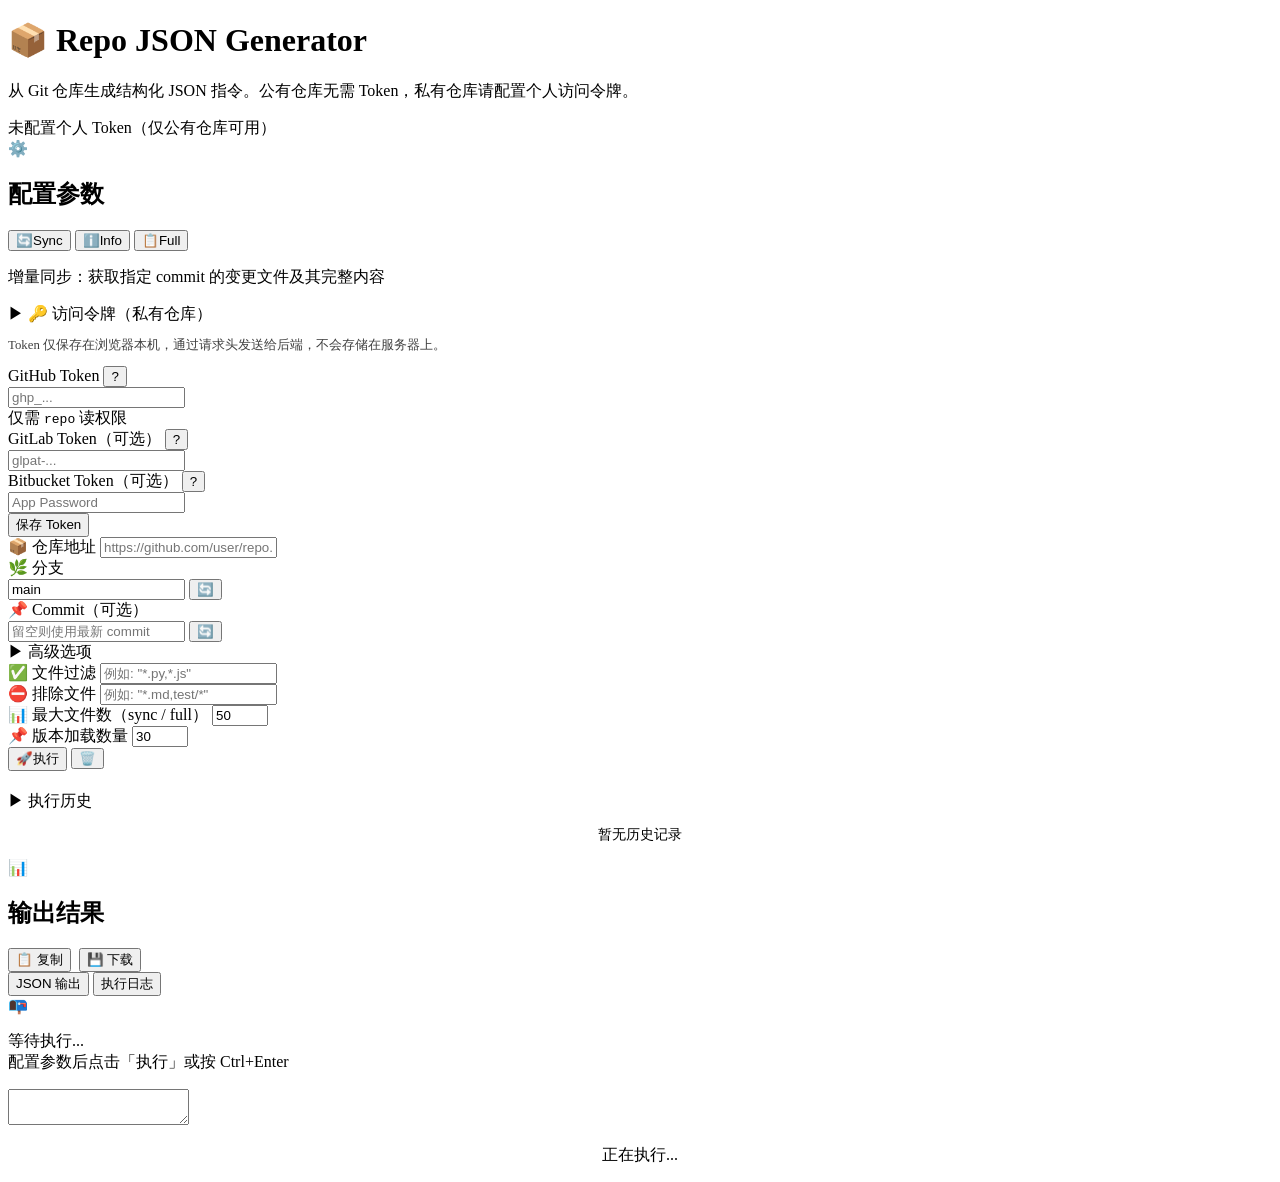
==== commit 292898be: "Refactor code structure for improved readability and maintainability" ====
--- a/web-ui/index.html
+++ b/web-ui/index.html
@@ -4,7 +4,9 @@
     <meta charset="UTF-8">
     <meta name="viewport" content="width=device-width, initial-scale=1.0">
     <title>Repo JSON Generator - Web UI</title>
-    <link rel="stylesheet" href="styles.css">
+    <link rel="stylesheet" href="/styles.css"/>
+    <link rel="icon" type="image/png" href="/favicon.png"/>
+    <link rel="shortcut icon" type="image/png" href="/favicon.png"/>
 </head>
 <body>
     <div class="container">
